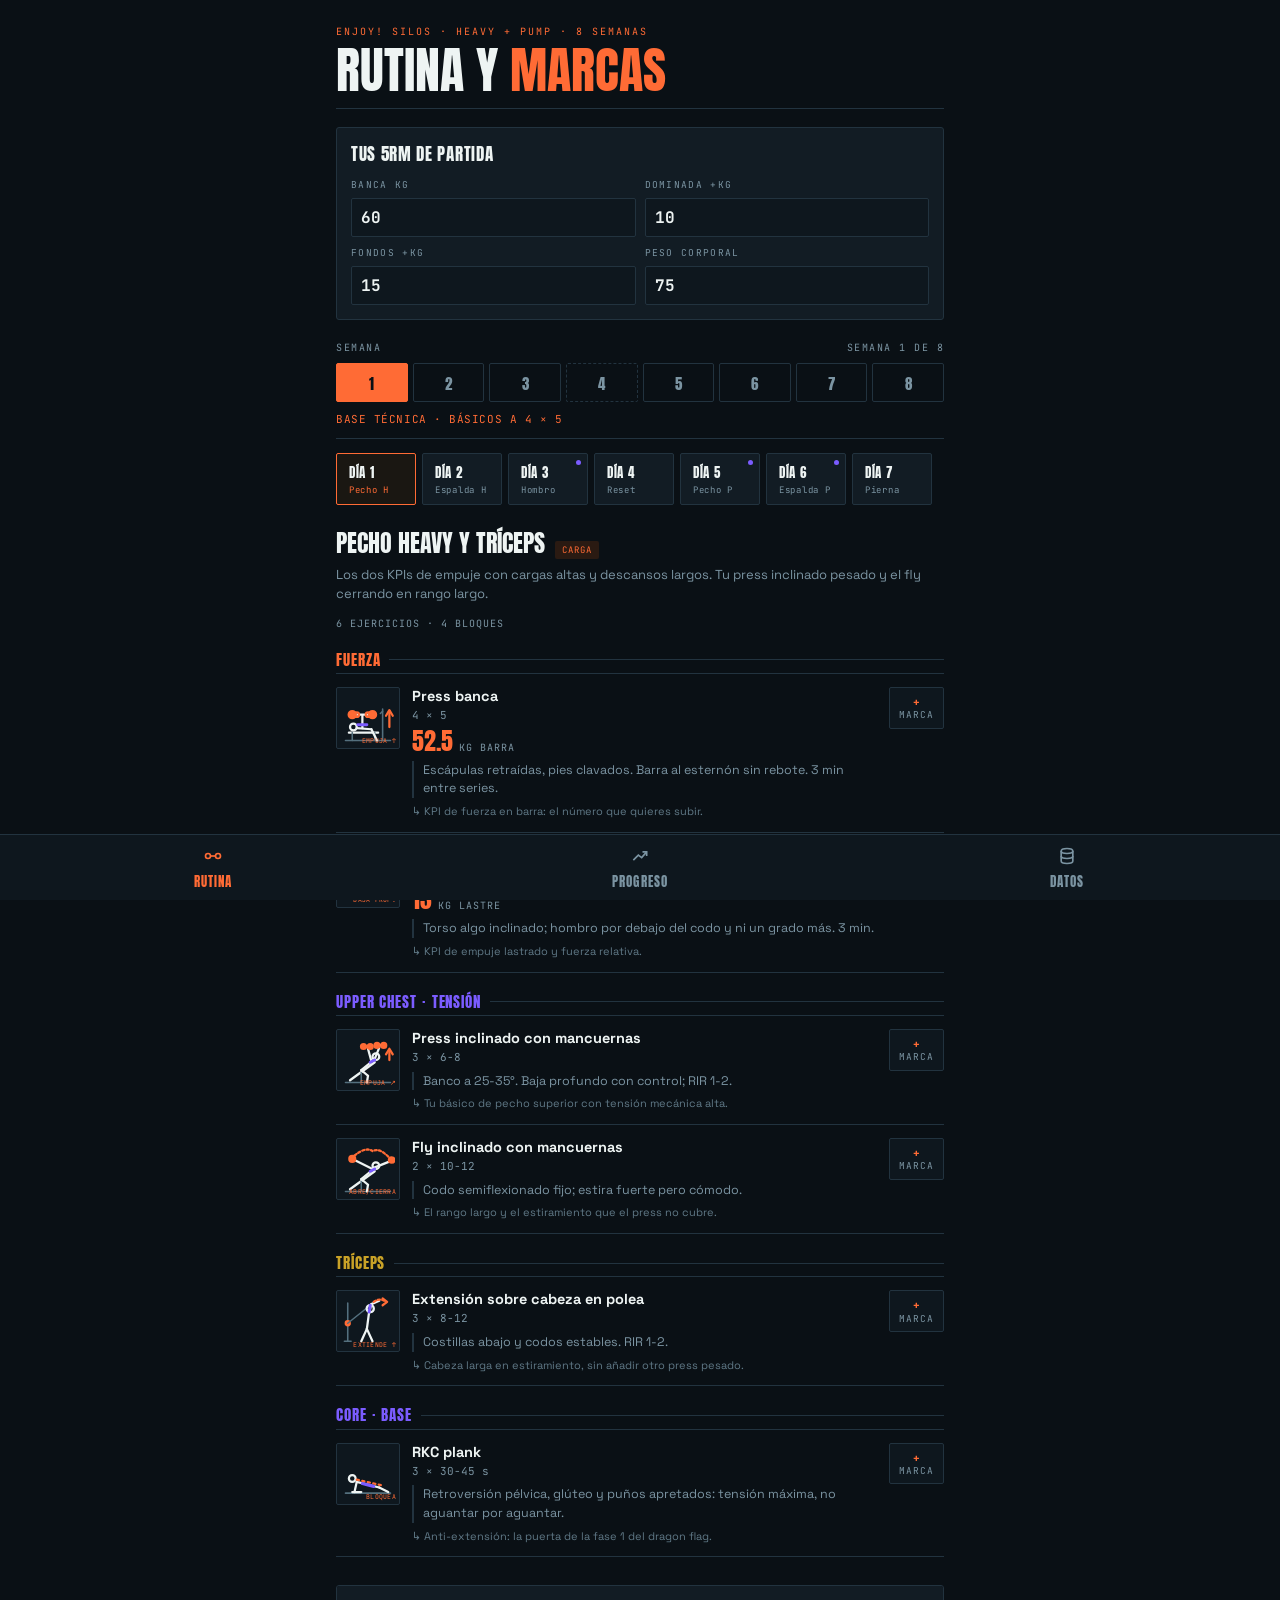
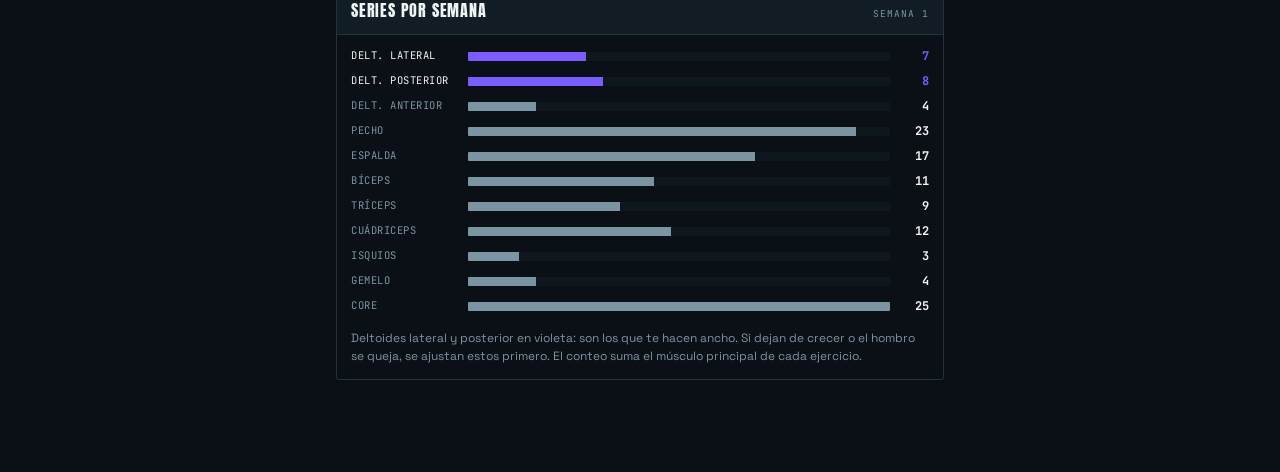
==== index.html @ 7cbc6b3e "Rutina 3.0 Heavy+Pump: iconos detallados, dragon por semana, series/semana - data.js: 7 dias nuevos " ====
<!DOCTYPE html>
<html lang="es">
<head>
<meta charset="utf-8">
<meta name="viewport" content="width=device-width, initial-scale=1, viewport-fit=cover">
<meta name="theme-color" content="#0A1015">
<meta name="mobile-web-app-capable" content="yes">
<title>Fuerza · rutina y marcas</title>
<link rel="manifest" href="./manifest.webmanifest">
<link rel="icon" type="image/png" sizes="192x192" href="./icons/icon-192.png">
<link rel="apple-touch-icon" href="./icons/icon-192.png">
<link rel="stylesheet" href="./css/styles.css">
</head>
<body>
<div class="wrap">

<!-- ============ RUTINA ============ -->
<div class="pane on" id="p-rutina">
<header>
  <p class="kicker">Enjoy! Silos · Heavy + Pump · 8 semanas</p>
  <h1>Rutina y <em>marcas</em></h1>
</header>

<section class="setup">
  <h2>Tus 5RM de partida</h2>
  <div class="fields">
    <div class="field"><p class="lbl">Banca kg</p><input id="bp" type="number" inputmode="decimal" value="60" step="2.5"></div>
    <div class="field"><p class="lbl">Dominada +kg</p><input id="pu" type="number" inputmode="decimal" value="10" step="1"></div>
    <div class="field"><p class="lbl">Fondos +kg</p><input id="dp" type="number" inputmode="decimal" value="15" step="1"></div>
    <div class="field"><p class="lbl">Peso corporal</p><input id="bw" type="number" inputmode="decimal" value="75" step="0.5"></div>
  </div>
</section>

<div class="railwrap">
  <div class="raillabel"><span>Semana</span><span id="phaseTiny"></span></div>
  <div class="rail" id="rail"></div>
  <p class="phase" id="phase"></p>
</div>
<div class="days" id="days"></div>
<div id="sesh"></div>
<section class="vol">
  <div class="vh"><h2>Series por semana</h2><span id="volwk"></span></div>
  <div class="vrows" id="vrows"></div>
  <p class="vfoot">Deltoides lateral y posterior en violeta: son los que te hacen ancho. Si dejan de crecer o el hombro se queja, se ajustan estos primero. El conteo suma el músculo principal de cada ejercicio.</p>
</section>
</div>

<!-- ============ PROGRESO ============ -->
<div class="pane" id="p-progreso">
<header>
  <p class="kicker">Evolución temporal</p>
  <h1>Pro<em>greso</em></h1>
</header>
<div class="chips" id="groups"></div>
<div class="exlist" id="exlist"></div>
<div class="chartbox"><div id="chartHost"></div><div class="legend" id="legend"></div>
 <p class="caption" id="cap"></p></div>
<div class="prtable" id="prtable"></div>
</div>

<!-- ============ DATOS ============ -->
<div class="pane" id="p-datos">
<header>
  <p class="kicker">Copia y almacenamiento</p>
  <h1>Da<em>tos</em></h1>
</header>
<div class="card">
  <h3>Almacenamiento</h3>
  <p>Estado actual del guardado en este dispositivo:</p>
  <span class="store" id="store">—</span>
</div>
<div class="card">
  <h3>Copia de seguridad</h3>
  <p>Los datos viven en el navegador. Si limpias datos de Chrome o Android reclama espacio, se pierden. Exporta de vez en cuando; al importar, se fusiona sin borrar lo que ya tengas.</p>
  <div class="tools">
    <button class="btn ghost" id="exp">Exportar JSON</button>
    <button class="btn ghost" id="imp">Importar JSON</button>
  </div>
  <input type="file" id="file" accept="application/json" style="display:none">
</div>
<div class="card" id="installCard" hidden>
  <h3>Instalar app</h3>
  <p>Instálala en la pantalla de inicio: icono propio, pantalla completa y funciona sin conexión.</p>
  <button class="btn" id="installBtn">Instalar app</button>
</div>
<p class="foot"><b style="color:var(--dim)">Cómo se calcula el gráfico.</b> Con lastre, se dibuja el 1RM estimado (Epley: kg × (1 + reps/30)) para que series pesadas y ligeras sean comparables. Sin lastre, repeticiones o segundos. Al comparar varios ejercicios, cada curva se muestra como % de mejora sobre su primera marca, para que quepan en el mismo eje.<br><br>
<b style="color:var(--dim)">Para instalarlo.</b> Chrome en Android → Menú → Añadir a pantalla de inicio.</p>
</div>

</div>

<div id="updateBar" hidden>
  <span>Hay una versión nueva disponible.</span>
  <button class="btn" id="updateBtn">Actualizar</button>
</div>

<nav>
  <button data-p="p-rutina" class="on"><svg viewBox="0 0 24 24" fill="none" stroke="#7B94A2" stroke-width="2"><circle cx="6" cy="12" r="3"/><circle cx="18" cy="12" r="3"/><line x1="9" y1="12" x2="15" y2="12"/></svg><b>Rutina</b></button>
  <button data-p="p-progreso"><svg viewBox="0 0 24 24" fill="none" stroke="#7B94A2" stroke-width="2"><polyline points="4 17 10 11 14 14 20 7"/><polyline points="15 7 20 7 20 12"/></svg><b>Progreso</b></button>
  <button data-p="p-datos"><svg viewBox="0 0 24 24" fill="none" stroke="#7B94A2" stroke-width="2"><ellipse cx="12" cy="6" rx="7" ry="3"/><path d="M5 6v12c0 1.7 3.1 3 7 3s7-1.3 7-3V6"/><path d="M5 12c0 1.7 3.1 3 7 3s7-1.3 7-3"/></svg><b>Datos</b></button>
</nav>

<script src="./js/data.js"></script>
<script src="./js/app.js"></script>
</body>
</html>
---- css/styles.css ----
/* ------- tipografías locales (offline, sin CDN) ------- */
@font-face{font-family:'Anton';font-style:normal;font-weight:400;font-display:swap;
 src:url('../fonts/anton-400.woff2') format('woff2')}
@font-face{font-family:'Space Grotesk';font-style:normal;font-weight:400;font-display:swap;
 src:url('../fonts/space-grotesk-400.woff2') format('woff2')}
@font-face{font-family:'Space Grotesk';font-style:normal;font-weight:500;font-display:swap;
 src:url('../fonts/space-grotesk-500.woff2') format('woff2')}
@font-face{font-family:'Space Grotesk';font-style:normal;font-weight:700;font-display:swap;
 src:url('../fonts/space-grotesk-700.woff2') format('woff2')}
@font-face{font-family:'JetBrains Mono';font-style:normal;font-weight:400;font-display:swap;
 src:url('../fonts/jetbrains-mono-400.woff2') format('woff2')}
@font-face{font-family:'JetBrains Mono';font-style:normal;font-weight:700;font-display:swap;
 src:url('../fonts/jetbrains-mono-700.woff2') format('woff2')}

:root{--base:#0A1015;--panel:#121C24;--panel2:#0E171E;--line:#22333F;
 --heat:#FF6B35;--water:#2FC2D6;--pump:#C9A227;--wide:#7B5CFF;--chalk:#EEF4F3;
 --dim:#7B94A2;--ok:#5FD68B;--bad:#E5484D}
*{box-sizing:border-box;-webkit-tap-highlight-color:transparent}
html,body{margin:0;padding:0}
body{background:var(--base);color:var(--chalk);font-family:"Space Grotesk",system-ui,sans-serif;
 font-size:16px;line-height:1.5;-webkit-font-smoothing:antialiased;padding-bottom:86px}
.wrap{max-width:640px;margin:0 auto;padding:0 16px}
button{font-family:inherit}
input,select{font-family:"JetBrains Mono",monospace}

/* ------- tabs inferiores ------- */
nav{position:fixed;left:0;right:0;bottom:0;z-index:50;background:var(--panel2);
 border-top:1px solid var(--line);display:flex;padding-bottom:env(safe-area-inset-bottom)}
nav button{flex:1;background:none;border:0;color:var(--dim);padding:11px 0 9px;cursor:pointer}
nav button b{display:block;font-family:"Anton",sans-serif;font-weight:400;font-size:13px;
 letter-spacing:.08em;text-transform:uppercase}
nav button svg{width:20px;height:20px;margin-bottom:2px}
nav button.on{color:var(--heat)}
nav button.on svg *{stroke:var(--heat)}

/* ------- comunes ------- */
header{padding:24px 0 16px;border-bottom:1px solid var(--line)}
.kicker{font-family:"JetBrains Mono",monospace;font-size:10px;letter-spacing:.2em;
 text-transform:uppercase;color:var(--heat);margin:0 0 9px}
h1{font-family:"Anton",sans-serif;font-weight:400;font-size:clamp(34px,10vw,50px);
 line-height:.88;margin:0;text-transform:uppercase}
h1 em{font-style:normal;color:var(--heat)}
.pane{display:none}.pane.on{display:block}
.lbl{font-family:"JetBrains Mono",monospace;font-size:9.5px;letter-spacing:.14em;
 text-transform:uppercase;color:var(--dim);margin:0 0 6px}
.btn{background:var(--heat);border:0;color:#0A1015;font-family:"Anton",sans-serif;
 font-size:15px;letter-spacing:.05em;text-transform:uppercase;padding:11px 16px 9px;
 border-radius:2px;cursor:pointer}
.btn.ghost{background:transparent;border:1px solid var(--line);color:var(--dim);font-size:13px}

/* ------- rutina ------- */
.setup{background:var(--panel);border:1px solid var(--line);border-radius:3px;padding:14px;margin:18px 0 8px}
.setup h2{font-family:"Anton",sans-serif;font-weight:400;font-size:17px;letter-spacing:.04em;
 text-transform:uppercase;margin:0 0 10px}
.fields{display:grid;grid-template-columns:1fr 1fr;gap:9px}
.field input{width:100%;background:var(--panel2);border:1px solid var(--line);color:var(--chalk);
 font-size:16px;font-weight:700;padding:8px 9px;border-radius:2px;outline:none}
.field input:focus{border-color:var(--heat)}
.railwrap{position:sticky;top:0;z-index:20;background:var(--base);padding:12px 0 10px;
 border-bottom:1px solid var(--line)}
.raillabel{display:flex;justify-content:space-between;margin:0 0 8px}
.raillabel span{font-family:"JetBrains Mono",monospace;font-size:10px;letter-spacing:.15em;
 text-transform:uppercase;color:var(--dim)}
.rail{display:flex;gap:5px}
.wk{flex:1;background:transparent;border:1px solid var(--line);color:var(--dim);
 font-family:"Anton",sans-serif;font-size:15px;padding:8px 0 6px;border-radius:2px;cursor:pointer}
.wk[data-phase="deload"]{border-style:dashed}
.wk.on{background:var(--heat);border-color:var(--heat);color:#0A1015}
.phase{font-family:"JetBrains Mono",monospace;font-size:11px;color:var(--heat);margin:9px 0 0;letter-spacing:.05em}
.days{display:flex;gap:6px;overflow-x:auto;padding:14px 0 4px;scrollbar-width:none}
.days::-webkit-scrollbar{display:none}
.day{flex:0 0 auto;background:var(--panel);border:1px solid var(--line);border-radius:2px;
 padding:9px 12px 8px;cursor:pointer;min-width:80px;text-align:left;position:relative}
.day b{display:block;font-family:"Anton",sans-serif;font-weight:400;font-size:13px;
 letter-spacing:.05em;text-transform:uppercase;color:var(--chalk)}
.day s{display:block;text-decoration:none;font-family:"JetBrains Mono",monospace;font-size:9px;
 letter-spacing:.08em;color:var(--dim);margin-top:2px}
.day.on{border-color:var(--heat);background:#1A1712}
.day.on s{color:var(--heat)}
.day.wet.on{border-color:var(--water);background:#0F1D22}
.day.wet.on s{color:var(--water)}
.day.delt::after{content:"";position:absolute;top:6px;right:6px;width:5px;height:5px;
 border-radius:50%;background:var(--wide)}
.seshhead{display:flex;align-items:baseline;gap:10px;margin:16px 0 4px;flex-wrap:wrap}
.seshhead h3{font-family:"Anton",sans-serif;font-weight:400;font-size:24px;margin:0;text-transform:uppercase}
.tag{font-family:"JetBrains Mono",monospace;font-size:9px;letter-spacing:.12em;text-transform:uppercase;
 padding:3px 7px 2px;border-radius:2px;background:#2A1A12;color:var(--heat)}
.tag.wet{background:#0F2429;color:var(--water)}
.seshnote{font-size:13px;color:var(--dim);margin:0 0 12px}
.blk{margin:18px 0 0}
.blkhead{display:flex;align-items:center;gap:9px;margin:0 0 2px}
.blkhead h4{font-family:"Anton",sans-serif;font-weight:400;font-size:15px;letter-spacing:.06em;
 text-transform:uppercase;margin:0;color:var(--heat)}
.blkhead .rule{flex:1;height:1px;background:var(--line)}
.blk[data-tone="pump"] .blkhead h4{color:var(--pump)}
.blk[data-tone="wide"] .blkhead h4{color:var(--wide)}
.blk[data-tone="wet"] .blkhead h4{color:var(--water)}
.blk[data-tone="calm"] .blkhead h4{color:var(--dim)}
.ex{border-top:1px solid var(--line);padding:13px 0 12px}
.blk .ex:last-child{border-bottom:1px solid var(--line)}
.exrow{display:flex;gap:12px;align-items:flex-start}
.dia{flex:0 0 64px;height:62px;position:relative;background:var(--panel2);border:1px solid var(--line);
 border-radius:2px;display:grid;place-items:center}
.dia svg{width:54px;height:54px}
.dia small{position:absolute;right:3px;bottom:2px;font-family:"JetBrains Mono",monospace;
 font-size:6.5px;letter-spacing:.04em;text-transform:uppercase;color:var(--heat)}
.exbody{flex:1;min-width:0}
.exname{font-weight:700;font-size:14.5px;margin:0 0 2px;line-height:1.25}
.exmeta{font-family:"JetBrains Mono",monospace;font-size:11px;color:var(--dim);margin:0}
.load{display:flex;align-items:baseline;gap:6px;margin-top:5px}
.load .kg{font-family:"Anton",sans-serif;font-size:24px;line-height:1;color:var(--heat)}
.load .u{font-family:"JetBrains Mono",monospace;font-size:10px;color:var(--dim);
 letter-spacing:.1em;text-transform:uppercase}
.cue{font-size:12.5px;color:var(--dim);margin:6px 0 0;padding-left:9px;border-left:2px solid var(--line)}
.why{font-size:11px;color:#607987;margin:5px 0 0}
.count{font-family:"JetBrains Mono",monospace;font-size:10px;color:var(--dim);
 letter-spacing:.1em;text-transform:uppercase;margin:0 0 6px}
.prbtn{flex:0 0 auto;background:var(--panel2);border:1px solid var(--line);color:var(--dim);
 font-family:"JetBrains Mono",monospace;font-size:9.5px;letter-spacing:.1em;padding:7px 9px 6px;
 border-radius:2px;cursor:pointer;text-transform:uppercase;line-height:1.3;text-align:center}
.prbtn b{display:block;color:var(--heat);font-size:11px}
.prbtn.has{border-color:#3A2A1F}
.prform{display:none;margin-top:10px;background:var(--panel2);border:1px solid var(--line);
 border-radius:2px;padding:11px}
.prform.open{display:block}
.prform .r{display:grid;grid-template-columns:1fr 1fr auto;gap:8px;align-items:end}
.prform input{width:100%;background:var(--base);border:1px solid var(--line);color:var(--chalk);
 font-size:15px;font-weight:700;padding:8px;border-radius:2px;outline:none}
.prform input:focus{border-color:var(--heat)}
.prlast{font-family:"JetBrains Mono",monospace;font-size:10.5px;color:var(--dim);margin:8px 0 0}
.prlast b{color:var(--ok)}

/* ------- series por semana ------- */
.vol{margin:28px 0 6px;border:1px solid var(--line);border-radius:3px;overflow:hidden}
.vol .vh{display:flex;justify-content:space-between;align-items:baseline;padding:12px 14px;
 background:var(--panel);border-bottom:1px solid var(--line)}
.vol .vh h2{font-family:"Anton",sans-serif;font-weight:400;font-size:16px;letter-spacing:.05em;
 text-transform:uppercase;margin:0}
.vol .vh span{font-family:"JetBrains Mono",monospace;font-size:9.5px;letter-spacing:.11em;
 text-transform:uppercase;color:var(--dim)}
.vrows{padding:12px 14px 14px}
.vrow{display:flex;align-items:center;gap:9px;margin-bottom:7px}
.vrow:last-child{margin-bottom:0}
.vname{flex:0 0 108px;font-family:"JetBrains Mono",monospace;font-size:10.5px;letter-spacing:.05em;
 color:var(--dim);text-transform:uppercase}
.vbar{flex:1;height:9px;background:var(--panel2);border-radius:1px;overflow:hidden}
.vbar i{display:block;height:100%;background:var(--dim);transition:width .3s ease}
.vrow.key .vname{color:var(--chalk)}
.vrow.key .vbar i{background:var(--wide)}
.vnum{flex:0 0 30px;text-align:right;font-family:"JetBrains Mono",monospace;font-size:12px;font-weight:700}
.vrow.key .vnum{color:var(--wide)}
.vfoot{font-size:12px;color:var(--dim);padding:0 14px 14px;margin:0}

/* ------- progreso ------- */
.chips{display:flex;gap:6px;flex-wrap:wrap;margin:14px 0 0}
.chip{background:var(--panel);border:1px solid var(--line);color:var(--dim);font-family:"JetBrains Mono",monospace;
 font-size:10.5px;letter-spacing:.06em;padding:7px 10px 6px;border-radius:2px;cursor:pointer;text-transform:uppercase}
.chip.on{border-color:var(--heat);color:var(--heat);background:#1A1712}
.exlist{margin:14px 0 0;max-height:230px;overflow-y:auto;border:1px solid var(--line);border-radius:3px}
.exitem{display:flex;align-items:center;gap:9px;padding:10px 12px;border-bottom:1px solid var(--line);cursor:pointer}
.exitem:last-child{border-bottom:0}
.exitem .box{flex:0 0 15px;height:15px;border:1.5px solid var(--line);border-radius:2px;position:relative}
.exitem.sel .box{border-color:var(--heat)}
.exitem.sel .box::after{content:"";position:absolute;inset:2.5px;background:var(--heat);border-radius:1px}
.exitem .nm{flex:1;font-size:13px;overflow:hidden;text-overflow:ellipsis;white-space:nowrap}
.exitem .dt{font-family:"JetBrains Mono",monospace;font-size:10px;color:var(--dim)}
.exitem.nodata{opacity:.42}
.chartbox{margin:16px 0 0;background:var(--panel2);border:1px solid var(--line);border-radius:3px;padding:12px 10px 8px}
svg.chart{display:block;width:100%;height:auto;overflow:visible}
.legend{display:flex;gap:12px;flex-wrap:wrap;padding:8px 4px 4px}
.legend span{font-family:"JetBrains Mono",monospace;font-size:10px;color:var(--dim);display:flex;align-items:center;gap:5px}
.legend i{width:14px;height:3px;border-radius:1px;display:inline-block}
.caption{font-family:"JetBrains Mono",monospace;font-size:10.5px;color:var(--dim);
 text-align:center;margin:6px 0 2px;min-height:15px}
.empty{text-align:center;color:var(--dim);font-size:13.5px;padding:34px 12px}
.prtable{margin:18px 0 0}
.hrow{display:flex;align-items:center;gap:10px;padding:10px 0;border-bottom:1px solid var(--line)}
.hd{font-family:"JetBrains Mono",monospace;font-size:11px;color:var(--dim);flex:0 0 56px}
.hv{font-family:"JetBrains Mono",monospace;font-size:13.5px;font-weight:700;flex:1}
.he{font-family:"JetBrains Mono",monospace;font-size:11px;color:var(--dim);text-align:right}
.prb{font-family:"JetBrains Mono",monospace;font-size:8.5px;letter-spacing:.1em;background:#2A1A12;
 color:var(--heat);padding:3px 5px 2px;border-radius:2px}
.del{background:none;border:0;color:#3E5462;font-size:16px;cursor:pointer;padding:0 2px}

/* ------- datos ------- */
.card{background:var(--panel);border:1px solid var(--line);border-radius:3px;padding:15px;margin:16px 0 0}
.card h3{font-family:"Anton",sans-serif;font-weight:400;font-size:16px;letter-spacing:.05em;
 text-transform:uppercase;margin:0 0 8px}
.card p{font-size:13px;color:var(--dim);margin:0 0 12px}
.store{font-family:"JetBrains Mono",monospace;font-size:11px;letter-spacing:.05em;color:var(--ok)}
.store.off{color:var(--bad)}
.tools{display:grid;grid-template-columns:1fr 1fr;gap:9px}
.foot{font-size:11.5px;color:#4A606D;margin:18px 0 0;line-height:1.6}

/* ------- aviso de actualización (SW) ------- */
#updateBar{position:fixed;left:12px;right:12px;bottom:calc(64px + env(safe-area-inset-bottom) + 12px);
 z-index:60;background:var(--panel);border:1px solid var(--heat);border-radius:3px;
 padding:10px 12px;display:flex;align-items:center;justify-content:space-between;gap:10px}
#updateBar[hidden]{display:none}
#updateBar span{font-size:13px;color:var(--chalk)}
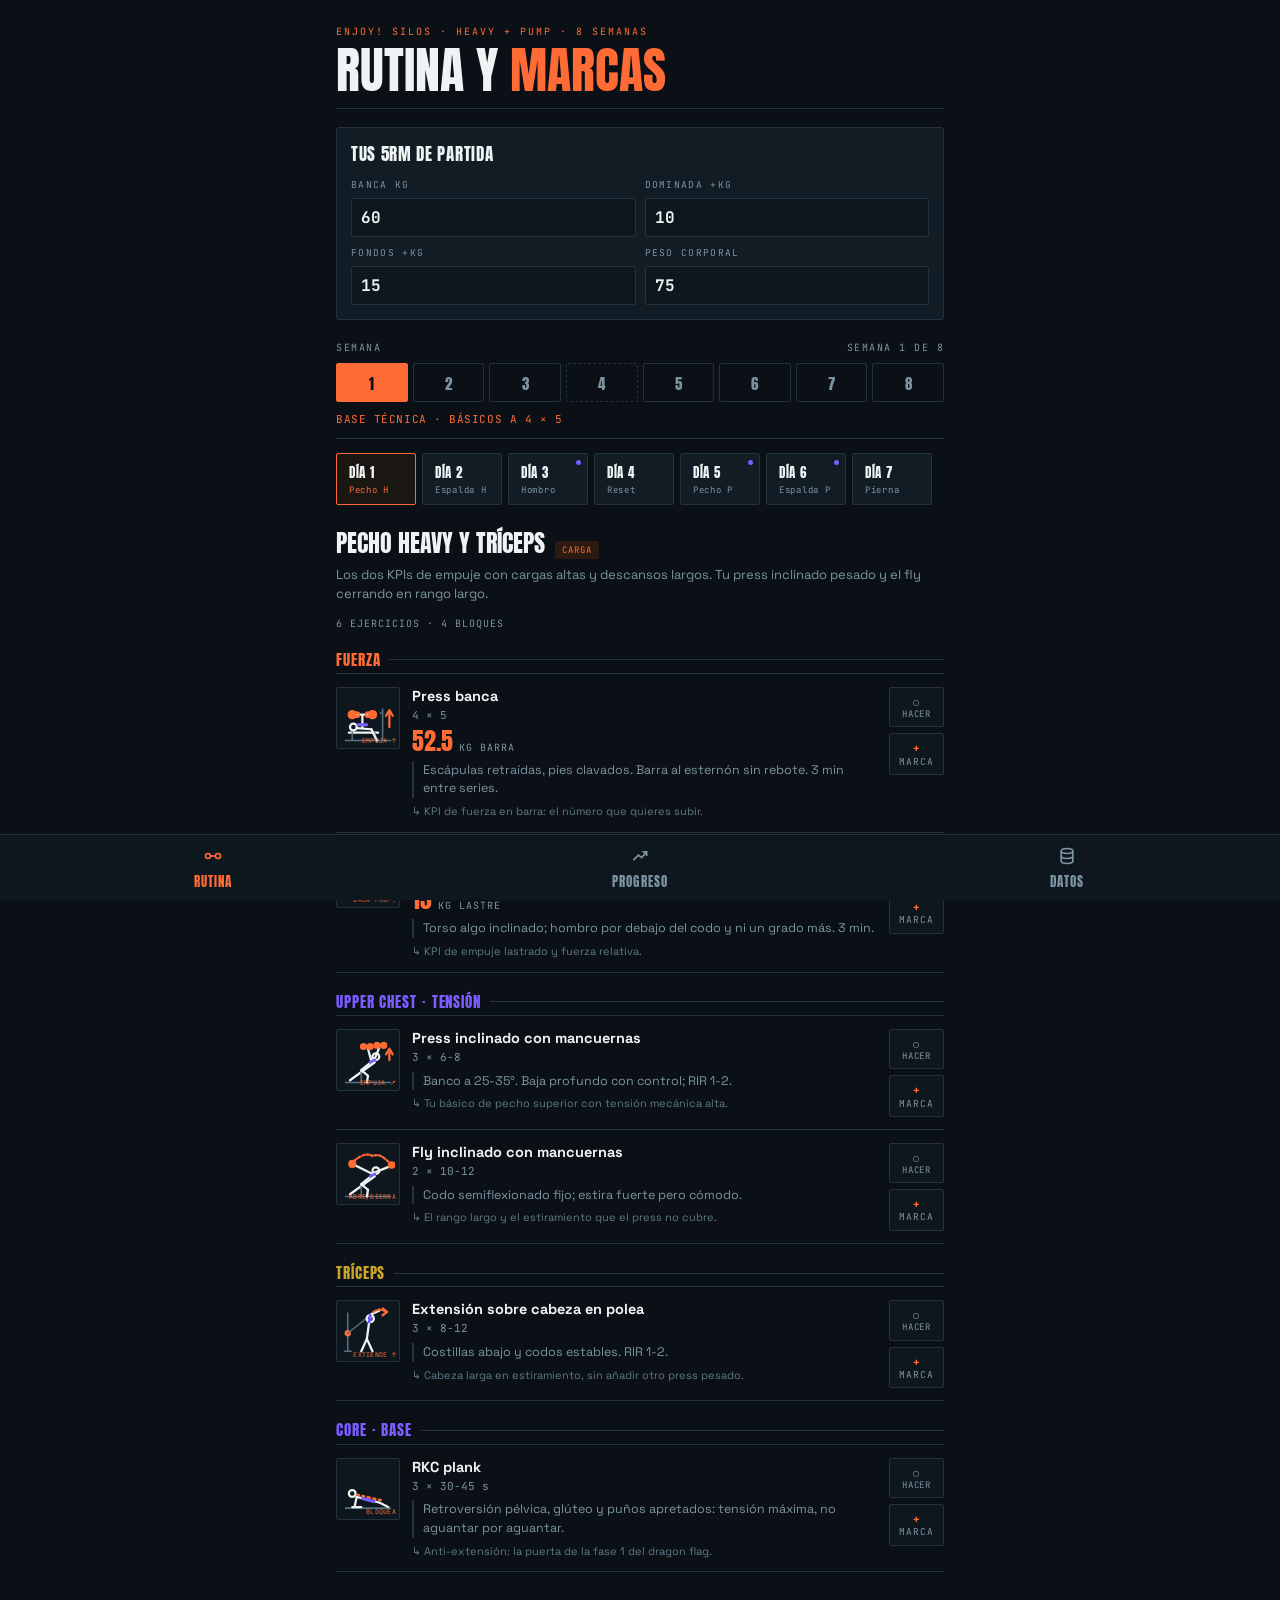
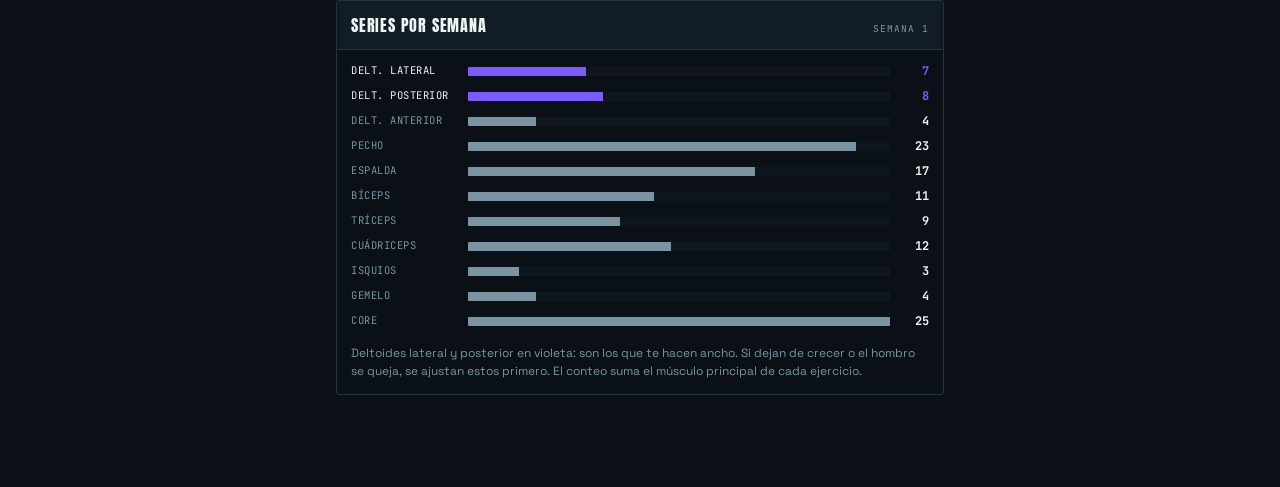
==== commit eeff7cca: "feat: track workouts and add chart modes" ====
--- a/index.html
+++ b/index.html
@@ -53,6 +53,11 @@
 </header>
 <div class="chips" id="groups"></div>
 <div class="exlist" id="exlist"></div>
+<div class="chartmodes" aria-label="Ejes del gráfico">
+  <span class="lbl">Visualizar</span>
+  <button class="chip on" id="plotKg" aria-pressed="true">KG</button>
+  <button class="chip on" id="plotReps" aria-pressed="true">REPES</button>
+</div>
 <div class="chartbox"><div id="chartHost"></div><div class="legend" id="legend"></div>
  <p class="caption" id="cap"></p></div>
 <div class="prtable" id="prtable"></div>
@@ -83,7 +88,7 @@
   <p>Instálala en la pantalla de inicio: icono propio, pantalla completa y funciona sin conexión.</p>
   <button class="btn" id="installBtn">Instalar app</button>
 </div>
-<p class="foot"><b style="color:var(--dim)">Cómo se calcula el gráfico.</b> Con lastre, se dibuja el 1RM estimado (Epley: kg × (1 + reps/30)) para que series pesadas y ligeras sean comparables. Sin lastre, repeticiones o segundos. Al comparar varios ejercicios, cada curva se muestra como % de mejora sobre su primera marca, para que quepan en el mismo eje.<br><br>
+<p class="foot"><b style="color:var(--dim)">Cómo se calcula el gráfico.</b> Activa KG y REPES para comparar el peso real con las repeticiones. Deja solo KG o solo REPES para ver esa medida a lo largo del tiempo. No se transforma el peso en 1RM estimado.<br><br>
 <b style="color:var(--dim)">Para instalarlo.</b> Chrome en Android → Menú → Añadir a pantalla de inicio.</p>
 </div>
 
--- a/css/styles.css
+++ b/css/styles.css
@@ -97,6 +97,8 @@
 .blk[data-tone="wet"] .blkhead h4{color:var(--water)}
 .blk[data-tone="calm"] .blkhead h4{color:var(--dim)}
 .ex{border-top:1px solid var(--line);padding:13px 0 12px}
+.ex.done{background:linear-gradient(90deg,rgba(95,214,139,.16),rgba(95,214,139,.035));
+ border-color:rgba(95,214,139,.55);margin:0 -8px;padding-left:8px;padding-right:8px}
 .blk .ex:last-child{border-bottom:1px solid var(--line)}
 .exrow{display:flex;gap:12px;align-items:flex-start}
 .dia{flex:0 0 64px;height:62px;position:relative;background:var(--panel2);border:1px solid var(--line);
@@ -120,6 +122,13 @@
  border-radius:2px;cursor:pointer;text-transform:uppercase;line-height:1.3;text-align:center}
 .prbtn b{display:block;color:var(--heat);font-size:11px}
 .prbtn.has{border-color:#3A2A1F}
+.exactions{flex:0 0 auto;display:flex;flex-direction:column;gap:6px}
+.donebtn{width:100%;background:var(--panel2);border:1px solid var(--line);color:var(--dim);
+ font-family:"JetBrains Mono",monospace;font-size:9px;letter-spacing:.08em;padding:7px 6px 6px;
+ border-radius:2px;cursor:pointer;text-transform:uppercase;line-height:1.25}
+.donebtn b{display:block;font-size:14px;line-height:1;color:var(--dim)}
+.donebtn.on{border-color:var(--ok);color:var(--ok);background:rgba(95,214,139,.08)}
+.donebtn.on b{color:var(--ok)}
 .prform{display:none;margin-top:10px;background:var(--panel2);border:1px solid var(--line);
  border-radius:2px;padding:11px}
 .prform.open{display:block}
@@ -165,6 +174,8 @@
 .exitem .nm{flex:1;font-size:13px;overflow:hidden;text-overflow:ellipsis;white-space:nowrap}
 .exitem .dt{font-family:"JetBrains Mono",monospace;font-size:10px;color:var(--dim)}
 .exitem.nodata{opacity:.42}
+.chartmodes{display:flex;align-items:center;gap:6px;margin:14px 0 0}
+.chartmodes .lbl{margin:0 4px 0 0}
 .chartbox{margin:16px 0 0;background:var(--panel2);border:1px solid var(--line);border-radius:3px;padding:12px 10px 8px}
 svg.chart{display:block;width:100%;height:auto;overflow:visible}
 .legend{display:flex;gap:12px;flex-wrap:wrap;padding:8px 4px 4px}
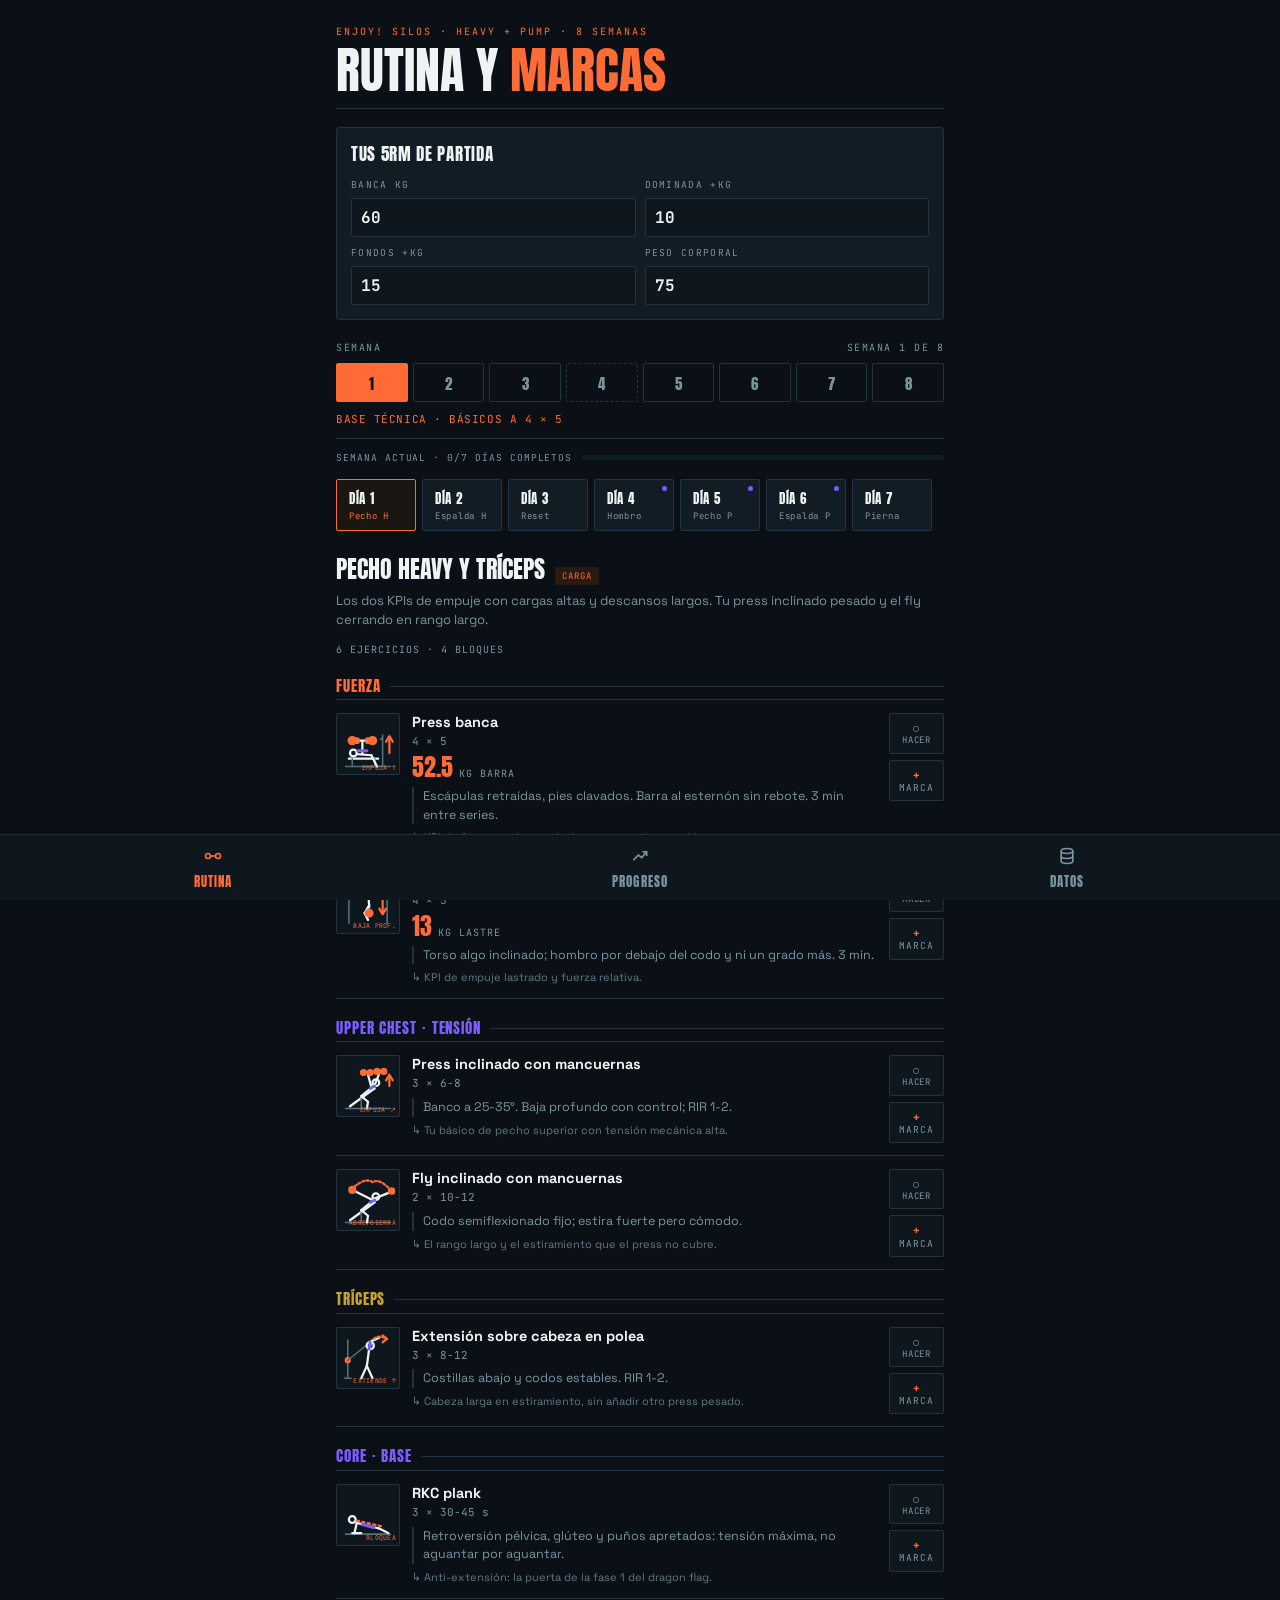
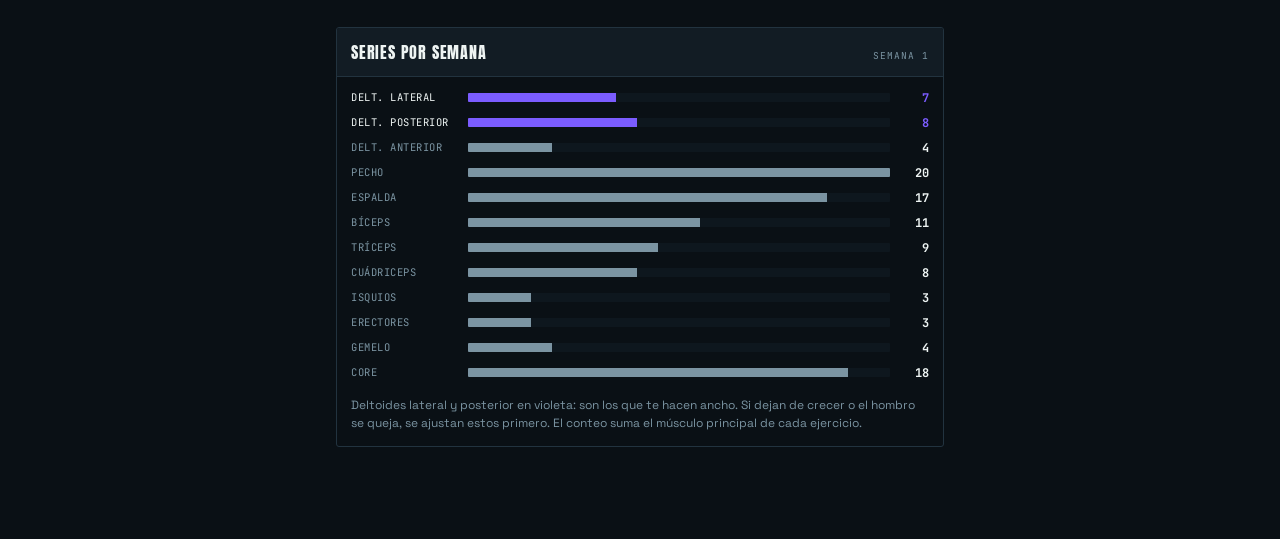
==== commit e4921fe9: "feat: add weekly workout completion tracker" ====
--- a/index.html
+++ b/index.html
@@ -35,6 +35,10 @@
   <div class="raillabel"><span>Semana</span><span id="phaseTiny"></span></div>
   <div class="rail" id="rail"></div>
   <p class="phase" id="phase"></p>
+</div>
+<div class="weekmark">
+  <span id="weekDoneText">Semana actual · 0/7 días</span>
+  <span class="weekbar"><i id="weekDoneBar"></i></span>
 </div>
 <div class="days" id="days"></div>
 <div id="sesh"></div>
--- a/css/styles.css
+++ b/css/styles.css
@@ -79,8 +79,18 @@
 .day.on s{color:var(--heat)}
 .day.wet.on{border-color:var(--water);background:#0F1D22}
 .day.wet.on s{color:var(--water)}
+.day.done,.day.on.done,.day.wet.on.done{border-color:var(--ok);background:rgba(95,214,139,.1)}
+.day.done b,.day.done s,.day.on.done s,.day.wet.on.done s{color:var(--ok)}
+.daycheck{position:absolute;top:4px;right:6px;color:var(--ok);font-family:"JetBrains Mono",monospace;
+ font-size:11px;font-weight:700}
 .day.delt::after{content:"";position:absolute;top:6px;right:6px;width:5px;height:5px;
  border-radius:50%;background:var(--wide)}
+.day.delt.done::after{display:none}
+.weekmark{display:flex;align-items:center;gap:10px;padding:12px 0 0}
+.weekmark>span:first-child{flex:0 0 auto;font-family:"JetBrains Mono",monospace;font-size:9.5px;
+ letter-spacing:.1em;text-transform:uppercase;color:var(--dim)}
+.weekbar{flex:1;height:5px;background:var(--panel);border-radius:2px;overflow:hidden}
+.weekbar i{display:block;width:0;height:100%;background:var(--ok);transition:width .25s ease}
 .seshhead{display:flex;align-items:baseline;gap:10px;margin:16px 0 4px;flex-wrap:wrap}
 .seshhead h3{font-family:"Anton",sans-serif;font-weight:400;font-size:24px;margin:0;text-transform:uppercase}
 .tag{font-family:"JetBrains Mono",monospace;font-size:9px;letter-spacing:.12em;text-transform:uppercase;
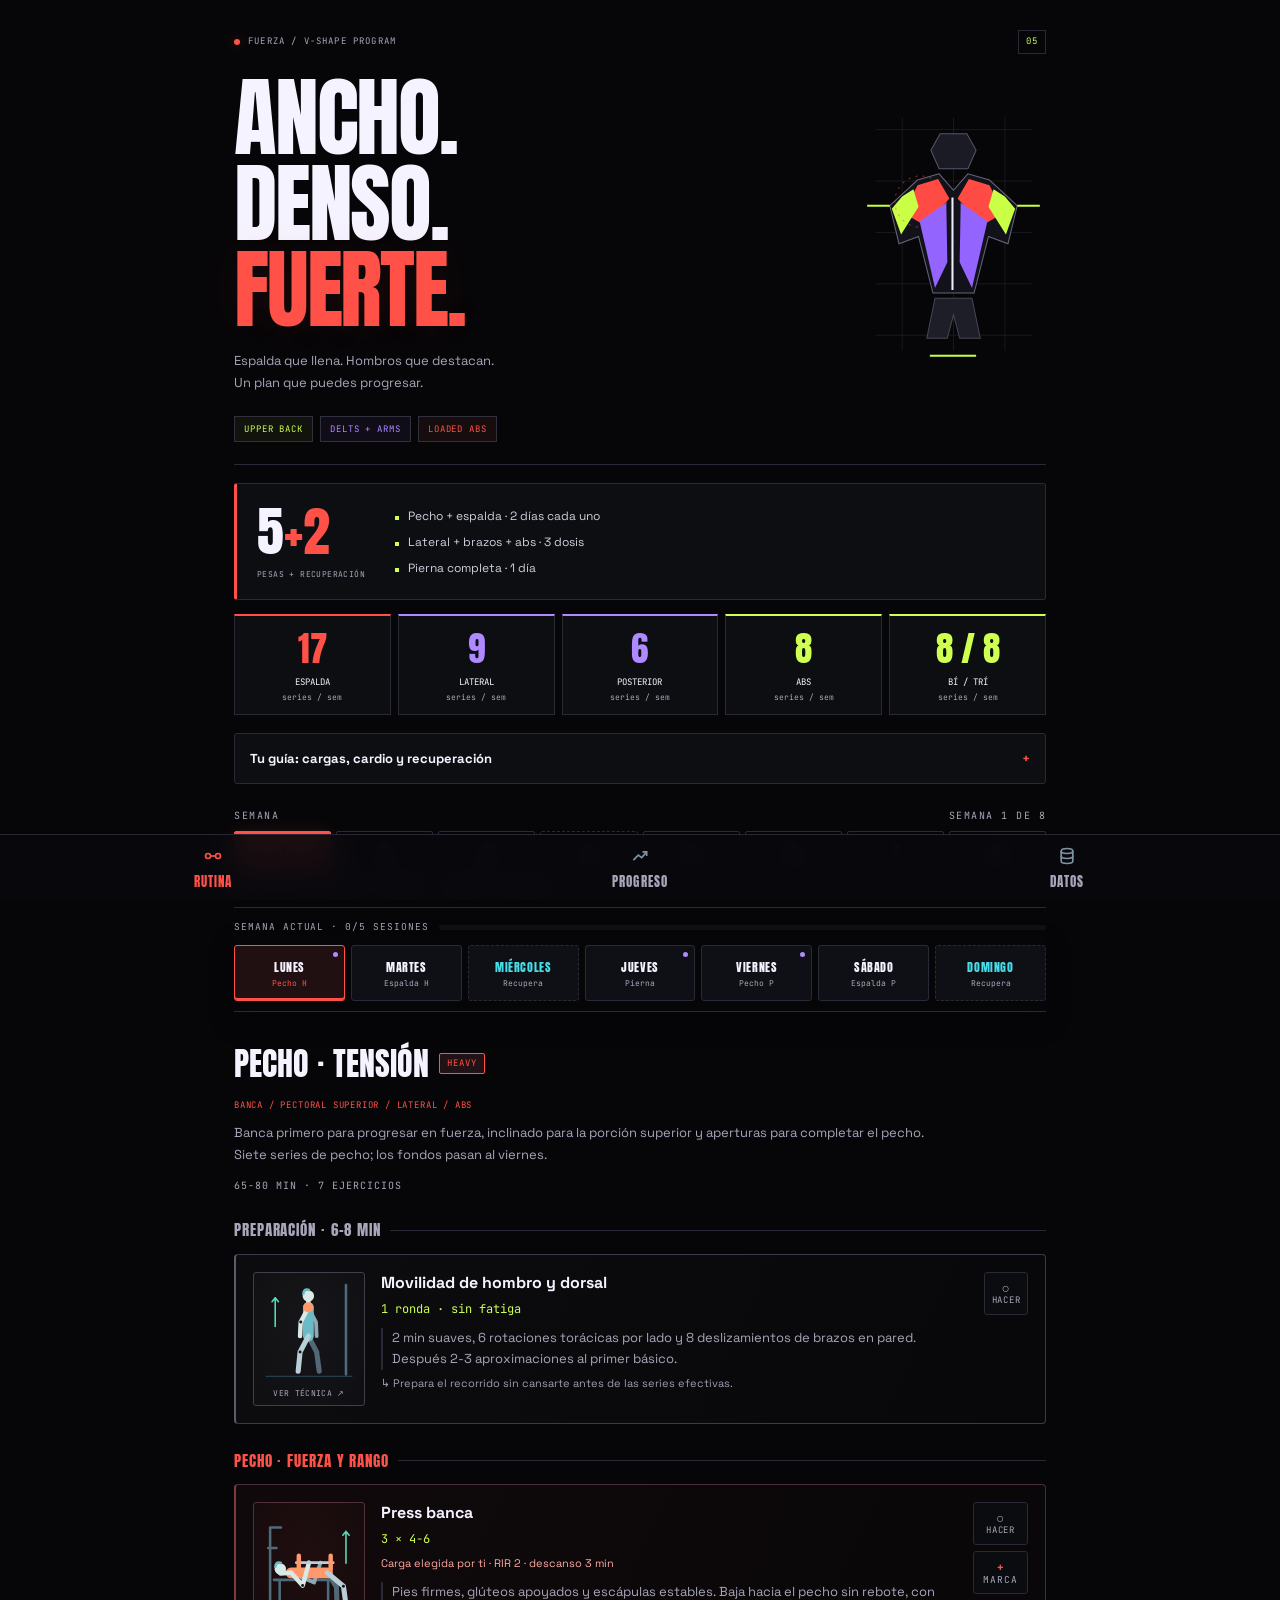
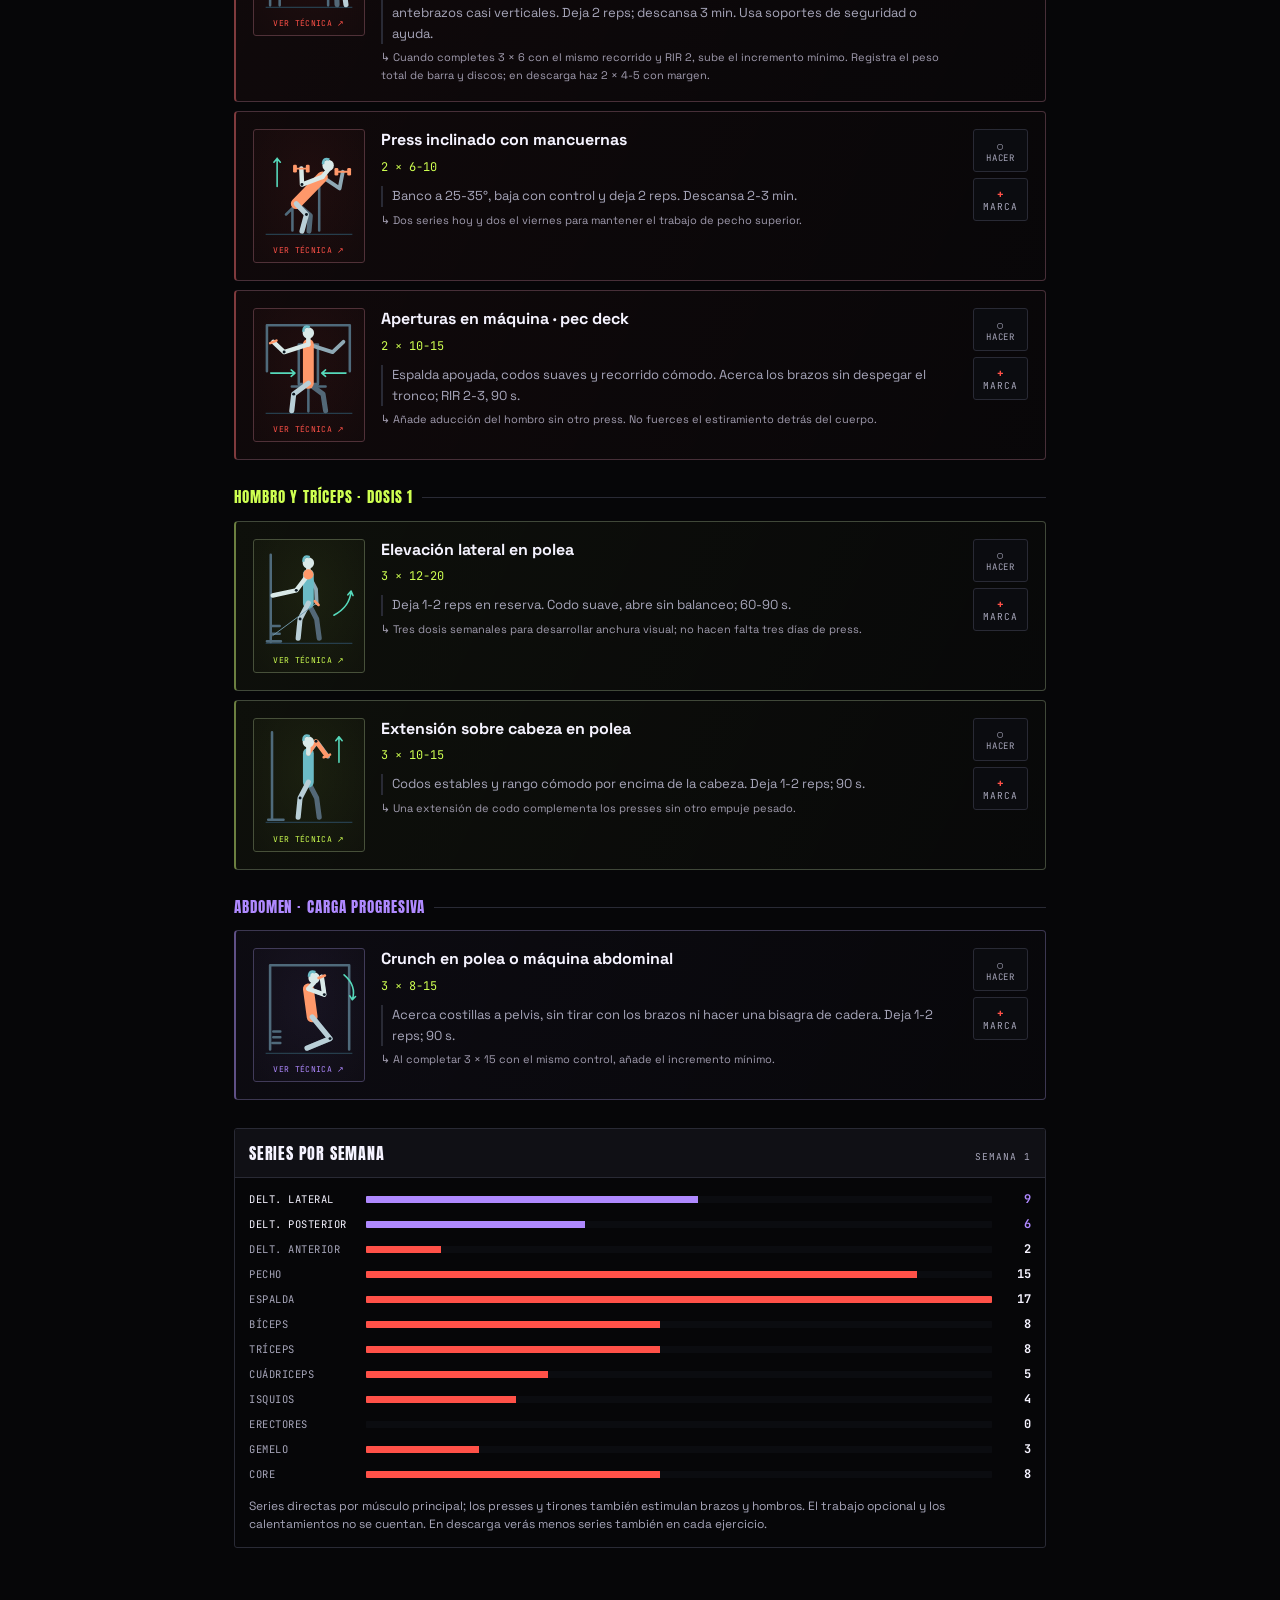
==== commit f4cde1ff: "feat: update training app and preserve history Keep historical session definitions and storage keys " ====
--- a/index.html
+++ b/index.html
@@ -3,7 +3,7 @@
 <head>
 <meta charset="utf-8">
 <meta name="viewport" content="width=device-width, initial-scale=1, viewport-fit=cover">
-<meta name="theme-color" content="#0A1015">
+<meta name="theme-color" content="#060608">
 <meta name="mobile-web-app-capable" content="yes">
 <title>Fuerza · rutina y marcas</title>
 <link rel="manifest" href="./manifest.webmanifest">
@@ -16,20 +16,28 @@
 
 <!-- ============ RUTINA ============ -->
 <div class="pane on" id="p-rutina">
-<header>
-  <p class="kicker">Enjoy! Silos · Heavy + Pump · 8 semanas</p>
-  <h1>Rutina y <em>marcas</em></h1>
+<header class="training-hero">
+  <p class="kicker"><span class="live-dot"></span> FUERZA / V-SHAPE PROGRAM <span class="edition">05</span></p>
+  <div class="hero-main"><div><h1>Ancho.<br>Denso.<br><em>Fuerte.</em></h1><p class="hero-sub">Espalda que llena. Hombros que destacan.<br>Un plan que puedes progresar.</p></div>
+   <svg class="hero-back" viewBox="0 0 180 250" aria-hidden="true" fill="none"><path d="M14 24H166M14 74H166M14 124H166M14 174H166M14 224H166M40 12V239M90 12V239M140 12V239" stroke="#24242d" stroke-width=".6"/><path d="M77 28 103 28 112 44 104 62H76L68 44Z" fill="#1a1b24" stroke="#545467"/><path d="M76 67 55 73 28 98 37 135 56 128 70 183H110L124 128 143 135 152 98 125 73 104 67 90 83Z" fill="#12121a" stroke="#656578"/><path d="M55 78 75 72 86 91 62 117 41 105Z M125 78 105 72 94 91 118 117 139 105Z" fill="#ff4b43"/><path d="M30 101 40 89 51 82 56 99 39 126Z M150 101 140 89 129 82 124 99 141 126Z" fill="#c9ff45"/><path d="M57 113 83 95 84 153 72 178Z M123 113 97 95 96 153 108 178Z" fill="#9464ff"/><path d="M89 90V180" stroke="#eeeeff" stroke-width="2"/><path d="M72 188H108L116 227H96L90 204 84 227H64Z" fill="#1e1e29" stroke="#454556"/><circle cx="58" cy="94" r="25" stroke="#ff4b43" stroke-dasharray="2 5" opacity=".55"/><path d="M6 98H28M152 98H174M67 244H112" stroke="#c9ff45" stroke-width="2"/></svg>
+  </div>
+  <div class="hero-tags"><span>UPPER BACK</span><span>DELTS + ARMS</span><span>LOADED ABS</span></div>
 </header>
 
-<section class="setup">
-  <h2>Tus 5RM de partida</h2>
-  <div class="fields">
-    <div class="field"><p class="lbl">Banca kg</p><input id="bp" type="number" inputmode="decimal" value="60" step="2.5"></div>
-    <div class="field"><p class="lbl">Dominada +kg</p><input id="pu" type="number" inputmode="decimal" value="10" step="1"></div>
-    <div class="field"><p class="lbl">Fondos +kg</p><input id="dp" type="number" inputmode="decimal" value="15" step="1"></div>
-    <div class="field"><p class="lbl">Peso corporal</p><input id="bw" type="number" inputmode="decimal" value="75" step="0.5"></div>
-  </div>
+<section class="plan-overview" aria-label="Tu nuevo programa">
+  <div class="plan-number"><b>5<span>+2</span></b><p>PESAS + RECUPERACIÓN</p></div>
+  <div class="plan-targets"><span><i></i>Pecho + espalda · 2 días cada uno</span><span><i></i>Lateral + brazos + abs · 3 dosis</span><span><i></i>Pierna completa · 1 día</span></div>
 </section>
+<section class="priority-grid" id="priorityGrid" aria-label="Series directas esta semana"></section>
+<details class="coach"><summary>Tu guía: cargas, cardio y recuperación <span>+</span></summary>
+ <div class="coach-grid">
+  <section><h3>01 / Anchura + espesor</h3><p>Dominadas y jalón: tirón vertical. Remo a una mano y sentado hacia la cadera: sesgo dorsal. Remo con barra y remo alto apoyado: espalda alta. Jalón de brazos rectos: dorsal con poca demanda de bíceps.</p><p>Lateral y posterior crean anchura visual; el inclinado desarrolla pecho superior. El entrenamiento no alarga la clavícula ósea. Una sesión de pierna es el compromiso de esta etapa de prioridad torso.</p></section>
+  <section><h3>02 / Progresar, no perseguir dolor</h3><p>RIR 2 significa que podrías hacer otras 2 repeticiones. Pesado y pump pueden producir hipertrofia. La congestión o las agujetas no miden el crecimiento.</p><p>Completa el límite superior de reps en todas las series con la misma técnica y margen antes de subir el incremento mínimo. Durante las primeras 2 semanas tras añadir ejercicios, deja 3 reps en reserva en las series nuevas; el jueves, 3-4 en los accesorios. Si bajan tus marcas durante dos sesiones o no recuperas, retira primero las series añadidas. No añadas series para provocar dolor.</p></section>
+  <section><h3>03 / Más torso, sin perseguir expansión ósea</h3><p>Pecho: 15 series, incluidas 2 de pullover con mancuerna. Lunes: banca 3, inclinado 2 y aperturas 2. Viernes: press sentado 2, inclinado 2, fondos 2 y pullover 2. La banca va primero para progresar en fuerza; la máquina permite un empuje horizontal estable. La zona central ya recibe trabajo con presses y fondos. Espalda: 17. El pullover implica pecho y dorsal; se agrupa en pecho sin contar dos veces sus series. No ensancha la caja torácica ósea. Empieza ligero y limita el recorrido al que puedas controlar.</p><p>8 series directas de abdomen en 3 días: crunch progresivo y elevación de rodillas con pelvis controlada. Cuando llegues al máximo de reps, sube ligeramente la carga o la dificultad.</p><p>La definición de abdomen y piernas depende también de la grasa corporal; no se pierde grasa de una zona por entrenarla. Mantén una pérdida lenta si necesitas bajar grasa, comida regular y proteína suficiente. Registra cintura, peso y rendimiento.</p></section>
+  <section><h3>04 / Recuperación activa</h3><p>Miércoles y domingo: caminata, movilidad, estiramientos cómodos y carga ligera opcional de muñeca y gemelo. Es trabajo general, no una rehabilitación para un tendón concreto. Si hay dolor localizado o empeora al día siguiente, omite el bloque y adapta la carga.</p><p>Cardio: 70 → 105 min programados por semana, con descarga en semana 4. Complementa gradualmente con paseos hasta acercarte a 150 min moderados. Acorta los bloques si estás agotado. La semana de pesas se completa con 5 sesiones.</p></section>
+ </div>
+ <p class="coach-sources">Bases del plan: <a href="https://acsm.org/resistance-training-guidelines-update-2026/" target="_blank" rel="noreferrer">ACSM · fuerza</a> · <a href="https://www.cdc.gov/physical-activity-basics/guidelines/adults.html" target="_blank" rel="noreferrer">CDC · actividad aeróbica</a> · <a href="https://link.springer.com/article/10.1186/s12970-017-0177-8" target="_blank" rel="noreferrer">ISSN · proteína</a></p>
+</details>
 
 <div class="railwrap">
   <div class="raillabel"><span>Semana</span><span id="phaseTiny"></span></div>
@@ -37,7 +45,7 @@
   <p class="phase" id="phase"></p>
 </div>
 <div class="weekmark">
-  <span id="weekDoneText">Semana actual · 0/7 días</span>
+  <span id="weekDoneText">Semana actual · 0/5 sesiones</span>
   <span class="weekbar"><i id="weekDoneBar"></i></span>
 </div>
 <div class="days" id="days"></div>
@@ -45,7 +53,7 @@
 <section class="vol">
   <div class="vh"><h2>Series por semana</h2><span id="volwk"></span></div>
   <div class="vrows" id="vrows"></div>
-  <p class="vfoot">Deltoides lateral y posterior en violeta: son los que te hacen ancho. Si dejan de crecer o el hombro se queja, se ajustan estos primero. El conteo suma el músculo principal de cada ejercicio.</p>
+  <p class="vfoot">Series directas por músculo principal; los presses y tirones también estimulan brazos y hombros. El trabajo opcional y los calentamientos no se cuentan. En descarga verás menos series también en cada ejercicio.</p>
 </section>
 </div>
 
@@ -55,6 +63,62 @@
   <p class="kicker">Evolución temporal</p>
   <h1>Pro<em>greso</em></h1>
 </header>
+
+<section class="weekdash" aria-labelledby="weekDashTitle">
+  <div class="sectionhead"><h2 id="weekDashTitle">Esta semana</h2><span id="weekRange">—</span></div>
+  <div class="statgrid">
+    <div class="stat"><b id="statDays">0/5</b><span>Sesiones</span></div>
+    <div class="stat"><b id="statExercises">0/0</b><span>Ejercicios</span></div>
+    <div class="stat star"><b id="statPrs">★ 0</b><span>PR nuevos</span></div>
+    <div class="stat"><b id="statStreak">0</b><span>Semanas 5/5</span></div>
+  </div>
+  <div class="weekdots" id="weekDots" aria-label="Estado de los siete días de la rutina"></div>
+</section>
+
+<section class="calendarcard" aria-labelledby="calendarTitle">
+  <div class="calhead">
+    <button class="calnav" id="calPrev" aria-label="Mes anterior">‹</button>
+    <h2 id="calendarTitle">—</h2>
+    <button class="calnav" id="calNext" aria-label="Mes siguiente">›</button>
+  </div>
+  <div class="calweek" aria-hidden="true"><span>L</span><span>M</span><span>X</span><span>J</span><span>V</span><span>S</span><span>D</span></div>
+  <div class="calgrid" id="calGrid"></div>
+  <div class="callegend">
+    <span><i class="complete"></i>Completo</span><span><i class="partial"></i>Parcial</span><span><b>★</b>PR</span>
+  </div>
+  <div class="daydetail" id="dayDetail"></div>
+</section>
+
+<section class="bodytrack" aria-labelledby="bodyTitle">
+  <div class="sectionhead"><h2 id="bodyTitle">Recomposición</h2><span>Registro semanal</span></div>
+  <div class="bodyform">
+    <div><p class="lbl">Fecha</p><input id="bodyDate" type="date"></div>
+    <div><p class="lbl">Peso kg</p><input id="bodyWeight" type="number" inputmode="decimal" step="0.1" min="0" placeholder="90.0"></div>
+    <div><p class="lbl">Cintura cm</p><input id="bodyWaist" type="number" inputmode="decimal" step="0.1" min="0" placeholder="82.0"></div>
+  </div>
+  <div class="bodyactions">
+    <button class="btn" id="saveBody">Guardar medida</button>
+    <button class="btn ghost danger" id="deleteBody" hidden>Eliminar</button>
+  </div>
+  <div class="photoline">
+    <div id="photoPreview"><span>Sin foto para esta fecha</span></div>
+    <div class="photoactions">
+      <button class="btn ghost" id="choosePhoto">Añadir foto</button>
+      <button class="textbtn danger" id="deletePhoto" hidden>Eliminar foto</button>
+    </div>
+  </div>
+  <input type="file" id="photoInput" accept="image/*" style="display:none">
+  <p class="privacy">Las fotos se comprimen y quedan guardadas únicamente en este dispositivo. Se incluyen al exportar tu copia.</p>
+  <div class="bodymodes" aria-label="Métrica corporal del gráfico">
+    <button class="chip on" id="metricWeight" aria-pressed="true">PESO</button>
+    <button class="chip" id="metricWaist" aria-pressed="false">CINTURA</button>
+  </div>
+  <div class="bodychart" id="bodyChart"></div>
+</section>
+
+<div class="progresssection">
+  <div class="sectionhead"><h2>Marcas por ejercicio</h2><span>Kg y repeticiones reales</span></div>
+</div>
 <div class="chips" id="groups"></div>
 <div class="exlist" id="exlist"></div>
 <div class="chartmodes" aria-label="Ejes del gráfico">
@@ -80,10 +144,17 @@
 </div>
 <div class="card">
   <h3>Copia de seguridad</h3>
-  <p>Los datos viven en el navegador. Si limpias datos de Chrome o Android reclama espacio, se pierden. Exporta de vez en cuando; al importar, se fusiona sin borrar lo que ya tengas.</p>
+  <p>Exporta marcas, casillas completadas, medidas y fotos. Al importar se fusiona por fecha sin borrar lo que ya tengas.</p>
   <div class="tools">
     <button class="btn ghost" id="exp">Exportar JSON</button>
     <button class="btn ghost" id="imp">Importar JSON</button>
+    <button class="btn ghost" id="viewBackup">Ver / copiar JSON</button>
+  </div>
+  <p class="foot">Para actualizar en este mismo navegador y dirección, tus datos se conservan. Si cambias de dispositivo, navegador o dirección, exporta aquí e importa la copia en la nueva app. Guarda este archivo en un lugar privado.</p>
+  <div id="backupPreview" hidden>
+    <p id="backupSummary" role="status"></p>
+    <label for="backupJson">Copia completa · selecciona y copia el texto si la descarga no funciona</label>
+    <textarea id="backupJson" readonly rows="8" spellcheck="false" style="width:100%;margin-top:10px;background:var(--panel2);color:var(--chalk);border:1px solid var(--line);padding:12px;font:11px/1.5 monospace"></textarea>
   </div>
   <input type="file" id="file" accept="application/json" style="display:none">
 </div>
@@ -103,6 +174,14 @@
   <button class="btn" id="updateBtn">Actualizar</button>
 </div>
 
+<dialog id="movementDialog" class="movement-dialog" aria-labelledby="movementTitle">
+ <form method="dialog"><button class="dialog-close" aria-label="Cerrar movimiento">×</button></form>
+ <p class="kicker">GUÍA DE MOVIMIENTO</p><h2 id="movementTitle"></h2>
+ <div id="movementFrames" class="movement-frames"></div>
+ <p id="movementCue"></p><p class="movement-legend"><i></i>Naranja: zona destacada · Verde: dirección</p>
+ <p class="movement-note">Esquema orientativo del patrón. Ajusta máquina, postura y recorrido a tu cuerpo; no fuerces una posición dolorosa.</p>
+</dialog>
+
 <nav>
   <button data-p="p-rutina" class="on"><svg viewBox="0 0 24 24" fill="none" stroke="#7B94A2" stroke-width="2"><circle cx="6" cy="12" r="3"/><circle cx="18" cy="12" r="3"/><line x1="9" y1="12" x2="15" y2="12"/></svg><b>Rutina</b></button>
   <button data-p="p-progreso"><svg viewBox="0 0 24 24" fill="none" stroke="#7B94A2" stroke-width="2"><polyline points="4 17 10 11 14 14 20 7"/><polyline points="15 7 20 7 20 12"/></svg><b>Progreso</b></button>
@@ -110,6 +189,9 @@
 </nav>
 
 <script src="./js/data.js"></script>
+<script src="./js/program-history.js"></script>
+<script src="./js/program.js"></script>
+<script src="./js/exercise-art.js"></script>
 <script src="./js/app.js"></script>
 </body>
 </html>
--- a/css/styles.css
+++ b/css/styles.css
@@ -171,6 +171,106 @@
 .vfoot{font-size:12px;color:var(--dim);padding:0 14px 14px;margin:0}
 
 /* ------- progreso ------- */
+.sectionhead{display:flex;align-items:baseline;justify-content:space-between;gap:12px}
+.sectionhead h2{font-family:"Anton",sans-serif;font-weight:400;font-size:17px;letter-spacing:.05em;
+ text-transform:uppercase;margin:0}
+.sectionhead>span{font-family:"JetBrains Mono",monospace;font-size:9px;letter-spacing:.1em;
+ text-transform:uppercase;color:var(--dim);text-align:right}
+.weekdash{margin:18px 0 0}
+.statgrid{display:grid;grid-template-columns:repeat(4,1fr);gap:7px;margin:10px 0 0}
+.stat{min-width:0;background:var(--panel);border:1px solid var(--line);border-radius:3px;padding:10px 8px 8px}
+.stat b{display:block;font-family:"Anton",sans-serif;font-weight:400;font-size:21px;line-height:1;color:var(--chalk)}
+.stat.star b{color:var(--pump)}
+.stat span{display:block;font-family:"JetBrains Mono",monospace;font-size:7.5px;letter-spacing:.08em;
+ text-transform:uppercase;color:var(--dim);margin-top:6px;white-space:nowrap;overflow:hidden;text-overflow:ellipsis}
+.weekdots{display:grid;grid-template-columns:repeat(7,1fr);gap:6px;margin:8px 0 0}
+.wdot{position:relative;background:var(--panel2);border:1px solid var(--line);border-radius:2px;
+ min-height:37px;text-align:center;padding:5px 2px 3px}
+.wdot b{display:block;font-family:"Anton",sans-serif;font-weight:400;font-size:12px;line-height:1.1;color:var(--dim)}
+.wdot span{font-family:"JetBrains Mono",monospace;font-size:7px;color:#4A606D;text-transform:uppercase}
+.wdot.done{background:rgba(95,214,139,.12);border-color:var(--ok)}
+.wdot.done b,.wdot.done span{color:var(--ok)}
+.wdot.partial{background:rgba(255,107,53,.08);border-color:#76402D}
+.wdot.partial b{color:var(--heat)}
+.wdot .mini-star{position:absolute;right:2px;top:0;color:var(--pump);font-size:8px}
+
+.calendarcard{background:var(--panel);border:1px solid var(--line);border-radius:3px;margin:18px 0 0;padding:12px}
+.calhead{display:grid;grid-template-columns:34px 1fr 34px;align-items:center;margin-bottom:10px}
+.calhead h2{font-family:"Anton",sans-serif;font-weight:400;font-size:18px;letter-spacing:.06em;
+ text-transform:uppercase;text-align:center;margin:0}
+.calnav{width:34px;height:32px;border:1px solid var(--line);background:var(--panel2);color:var(--dim);
+ border-radius:2px;font-size:24px;line-height:1;cursor:pointer}
+.calweek,.calgrid{display:grid;grid-template-columns:repeat(7,1fr);gap:5px}
+.calweek{margin-bottom:5px}
+.calweek span{font-family:"JetBrains Mono",monospace;font-size:8px;color:var(--dim);text-align:center}
+.calday{position:relative;min-width:0;aspect-ratio:1;background:var(--panel2);border:1px solid transparent;
+ color:var(--dim);border-radius:3px;cursor:pointer;padding:5px;text-align:left}
+.calday .num{font-family:"Anton",sans-serif;font-size:13px;line-height:1;color:inherit}
+.calday.blank{visibility:hidden;pointer-events:none}
+.calday.future{opacity:.4}
+.calday.partial{background:rgba(255,107,53,.12);border-color:#76402D;color:var(--heat)}
+.calday.complete{background:rgba(95,214,139,.16);border-color:var(--ok);color:var(--ok)}
+.calday.today{box-shadow:inset 0 0 0 1px var(--water)}
+.calday.selected{outline:2px solid var(--chalk);outline-offset:1px}
+.calday .stars{position:absolute;right:4px;bottom:2px;font-family:"JetBrains Mono",monospace;
+ font-size:9px;font-weight:700;color:var(--pump)}
+.calday .measure{position:absolute;left:5px;bottom:4px;width:4px;height:4px;border-radius:50%;background:var(--wide)}
+.callegend{display:flex;align-items:center;justify-content:center;gap:14px;margin-top:10px}
+.callegend span{display:flex;align-items:center;gap:5px;font-family:"JetBrains Mono",monospace;
+ font-size:8px;text-transform:uppercase;color:var(--dim)}
+.callegend i{width:8px;height:8px;border-radius:2px;background:var(--panel2);border:1px solid var(--line)}
+.callegend i.complete{background:rgba(95,214,139,.2);border-color:var(--ok)}
+.callegend i.partial{background:rgba(255,107,53,.15);border-color:var(--heat)}
+.callegend b{color:var(--pump);font-size:11px}
+.daydetail{margin:12px -12px -12px;border-top:1px solid var(--line);padding:12px;background:var(--panel2)}
+.detailhead{display:flex;align-items:flex-start;justify-content:space-between;gap:10px}
+.detailhead h3{font-family:"Anton",sans-serif;font-weight:400;font-size:16px;letter-spacing:.04em;
+ text-transform:uppercase;margin:0}
+.detailhead span{font-family:"JetBrains Mono",monospace;font-size:9px;color:var(--dim);text-align:right}
+.detailsession{margin-top:11px;padding-top:10px;border-top:1px solid var(--line)}
+.detailtitle{display:flex;align-items:baseline;justify-content:space-between;gap:8px}
+.detailtitle b{font-size:12px;color:var(--chalk)}
+.detailtitle span{font-family:"JetBrains Mono",monospace;font-size:9px;color:var(--dim)}
+.detailtitle .ok{color:var(--ok)}
+.detailchecks{display:flex;flex-wrap:wrap;gap:5px;margin-top:7px}
+.detailchecks span{font-size:9px;color:var(--dim);border:1px solid var(--line);border-radius:2px;padding:3px 5px}
+.detailchecks span.done{color:var(--ok);border-color:#315843;background:rgba(95,214,139,.06)}
+.detailprs{margin-top:10px}
+.detailpr{display:flex;gap:8px;align-items:center;padding:7px 0;border-top:1px solid var(--line);font-size:11px}
+.detailpr>span:first-child{color:var(--pump)}
+.detailpr b{flex:1;font-size:11px}
+.detailpr em{font-family:"JetBrains Mono",monospace;font-size:9px;color:var(--dim);font-style:normal}
+.detailbody{display:flex;gap:8px;margin-top:10px}
+.detailbody span{font-family:"JetBrains Mono",monospace;font-size:9px;color:var(--wide);
+ border:1px solid #3E3475;background:rgba(123,92,255,.08);padding:4px 6px;border-radius:2px}
+.detailphoto{margin-top:10px}
+.detailphoto img{display:block;width:100%;max-height:260px;object-fit:cover;border-radius:3px;border:1px solid var(--line)}
+.detailphoto .textbtn{margin-top:6px}
+.detail-empty{font-size:12px;color:var(--dim);text-align:center;margin:8px 0}
+
+.bodytrack{background:var(--panel);border:1px solid var(--line);border-radius:3px;margin:18px 0 0;padding:13px}
+.bodyform{display:grid;grid-template-columns:1.2fr .8fr .8fr;gap:8px;margin-top:11px}
+.bodyform input{width:100%;min-width:0;background:var(--panel2);border:1px solid var(--line);color:var(--chalk);
+ font-family:"JetBrains Mono",monospace;font-size:13px;padding:9px 8px;border-radius:2px;outline:none}
+.bodyform input:focus{border-color:var(--wide)}
+.bodyactions{display:flex;gap:8px;margin-top:9px}
+.bodyactions .btn{font-size:12px;padding:9px 12px 7px}
+.danger{color:var(--bad)!important;border-color:#603039!important}
+.photoline{display:flex;gap:12px;align-items:center;border-top:1px solid var(--line);margin-top:12px;padding-top:12px}
+#photoPreview{width:74px;height:88px;flex:0 0 74px;background:var(--panel2);border:1px dashed var(--line);
+ border-radius:3px;display:grid;place-items:center;overflow:hidden}
+#photoPreview span{font-family:"JetBrains Mono",monospace;font-size:7px;line-height:1.4;color:var(--dim);
+ text-align:center;padding:6px;text-transform:uppercase}
+#photoPreview img{width:100%;height:100%;object-fit:cover}
+.photoactions{display:flex;align-items:flex-start;flex-direction:column;gap:7px}
+.photoactions .btn{font-size:11px;padding:8px 10px 6px}
+.textbtn{background:none;border:0;padding:0;color:var(--dim);font-family:"JetBrains Mono",monospace;
+ font-size:9px;text-transform:uppercase;cursor:pointer}
+.privacy{font-size:10px;color:#526975;margin:9px 0 0;line-height:1.5}
+.bodymodes{display:flex;gap:6px;margin-top:12px}
+.bodychart{margin-top:8px;background:var(--panel2);border:1px solid var(--line);border-radius:3px;padding:8px}
+.bodychart .empty{padding:20px 10px;margin:0}
+.progresssection{margin-top:24px;padding-top:18px;border-top:1px solid var(--line)}
 .chips{display:flex;gap:6px;flex-wrap:wrap;margin:14px 0 0}
 .chip{background:var(--panel);border:1px solid var(--line);color:var(--dim);font-family:"JetBrains Mono",monospace;
  font-size:10.5px;letter-spacing:.06em;padding:7px 10px 6px;border-radius:2px;cursor:pointer;text-transform:uppercase}
@@ -213,9 +313,113 @@
 .tools{display:grid;grid-template-columns:1fr 1fr;gap:9px}
 .foot{font-size:11.5px;color:#4A606D;margin:18px 0 0;line-height:1.6}
 
+@media(max-width:430px){
+ .statgrid{grid-template-columns:1fr 1fr}
+ .stat span{font-size:8px}
+ .bodyform{grid-template-columns:1fr 1fr}
+ .bodyform>div:first-child{grid-column:1/-1}
+ .calgrid,.calweek{gap:4px}
+ .calday{padding:4px}
+}
+
 /* ------- aviso de actualización (SW) ------- */
 #updateBar{position:fixed;left:12px;right:12px;bottom:calc(64px + env(safe-area-inset-bottom) + 12px);
  z-index:60;background:var(--panel);border:1px solid var(--heat);border-radius:3px;
  padding:10px 12px;display:flex;align-items:center;justify-content:space-between;gap:10px}
 #updateBar[hidden]{display:none}
 #updateBar span{font-size:13px;color:var(--chalk)}
+
+/* ------- V-shape · obsidian + signal colors ------- */
+:root{--base:#060608;--panel:#0F1015;--panel2:#0B0C10;--line:#292A35;--heat:#FF5148;--water:#48DDE8;--pump:#CEFF51;--wide:#AF89FF;--chalk:#F5F3FF;--dim:#A7A6BA;--ok:#CEFF51}
+body{background:var(--base)}
+.wrap{max-width:860px;padding:0 24px}
+header{padding:30px 0 22px}
+.training-hero{position:relative;border-bottom:1px solid var(--line)}
+.training-hero .kicker{display:flex;align-items:center;gap:8px;color:var(--dim);font-size:9px;letter-spacing:.13em}
+.live-dot{width:6px;height:6px;background:var(--heat);box-shadow:0 0 12px #FF514866;border-radius:50%}
+.edition{margin-left:auto;border:1px solid var(--line);padding:4px 7px;color:var(--pump)}
+.hero-main{display:grid;grid-template-columns:1fr 185px;gap:24px;align-items:center;margin-top:20px}
+.training-hero h1{font-size:clamp(55px,13vw,88px);line-height:.98;letter-spacing:-.025em}
+.training-hero h1 em{color:var(--heat);text-shadow:0 0 40px #ff514817}
+.hero-sub{margin:18px 0 0;color:var(--dim);font-size:13px;line-height:1.7}
+.hero-back{width:100%;max-height:290px}
+.hero-tags{display:flex;gap:7px;margin-top:22px;flex-wrap:wrap}
+.hero-tags span{font:9px 'JetBrains Mono',monospace;letter-spacing:.1em;border:1px solid #30313D;padding:6px 9px;color:var(--pump);background:#11130C}
+.hero-tags span:nth-child(2){color:var(--wide);background:#100D18}
+.hero-tags span:nth-child(3){color:var(--heat);background:#170D0E}
+.plan-overview{display:flex;align-items:center;gap:30px;padding:20px;margin:18px 0 12px;border:1px solid var(--line);border-left:3px solid var(--heat);background:#0D0E12;border-radius:3px}
+.plan-number b{font-family:Anton,sans-serif;font-weight:400;font-size:54px;line-height:1;color:var(--chalk)}
+.plan-number b span{color:var(--heat)}
+.plan-number p{font:8px 'JetBrains Mono',monospace;letter-spacing:.05em;color:var(--dim);margin:8px 0 0}
+.plan-targets{display:grid;gap:8px;font-size:12px;color:#D0CEDC}
+.plan-targets i{display:inline-block;width:4px;height:4px;background:var(--pump);margin-right:9px}
+.priority-grid{display:grid;grid-template-columns:repeat(5,minmax(0,1fr));gap:7px;margin:14px 0 18px}
+.priority{min-width:0;padding:14px 5px 12px;text-align:center;border:1px solid #292A35;background:#0D0E12;border-top:2px solid var(--heat)}
+.priority b{display:block;font:35px/1.1 Anton,sans-serif;font-weight:400;color:var(--heat)}
+.priority span{display:block;font:9px 'JetBrains Mono',monospace;text-transform:uppercase;margin-top:7px;color:var(--chalk)}
+.priority small{font:8px 'JetBrains Mono',monospace;color:var(--dim);display:block;margin-top:4px}
+.priority[data-muscle="dl"],.priority[data-muscle="dpo"]{border-top-color:var(--wide)}
+.priority[data-muscle="dl"] b,.priority[data-muscle="dpo"] b{color:var(--wide)}
+.priority[data-muscle="core"],.priority[data-muscle="bi"]{border-top-color:var(--pump)}
+.priority[data-muscle="core"] b,.priority[data-muscle="bi"] b{color:var(--pump)}
+.coach{border:1px solid var(--line);background:#0D0E12;margin-bottom:12px;border-radius:3px}
+.coach summary{cursor:pointer;padding:15px;font-size:13px;font-weight:700;list-style:none;display:flex;justify-content:space-between;gap:12px}
+.coach summary span{color:var(--heat)}
+.coach-grid{display:grid;grid-template-columns:1fr 1fr;gap:20px;padding:0 18px 12px}
+.coach h3{font-size:13px;color:var(--pump);margin:4px 0 8px}.coach p{font-size:12px;color:var(--dim);line-height:1.7}
+.coach-sources{padding:0 18px 12px}.coach a{color:var(--water);text-underline-offset:3px}
+.days{display:grid;grid-template-columns:repeat(7,minmax(0,1fr));gap:6px;
+ position:sticky;top:0;z-index:30;background:var(--base);
+ padding:calc(10px + env(safe-area-inset-top)) 0 10px;
+ border-bottom:1px solid var(--line);box-shadow:0 10px 18px #060608e6}
+.day{min-width:0;padding:12px 5px;border-radius:3px;text-align:center}.day b{font-size:12px}.day s{font-size:8px;letter-spacing:0}
+.day.on{border-color:var(--heat);background:#211012;box-shadow:inset 0 -2px var(--heat)}
+.day.wet{border-style:dashed}.day.wet b{color:var(--water)}.day.wet.on{background:#071A1C}
+.day.done,.day.on.done{background:#141D0E;border-color:var(--ok)}
+.wk{border-radius:2px}.wk.on{box-shadow:0 0 18px #ff514820}.railwrap{position:static}.phase{line-height:1.8;font-size:10px}
+#sesh{--session:var(--heat)}#sesh[data-tone="pump"]{--session:var(--wide)}#sesh[data-tone="build"]{--session:var(--pump)}#sesh[data-tone="recovery"]{--session:var(--water)}
+.seshhead{margin-top:28px;align-items:center}.seshhead h3{font-size:clamp(23px,5vw,32px)}
+.tag{background:#211215;color:var(--session,var(--heat));border:1px solid currentColor;border-radius:2px}
+.session-focus{font:9px/1.8 'JetBrains Mono',monospace;letter-spacing:.09em;color:var(--session);margin:9px 0}
+.seshnote{max-width:710px;font-size:13px;line-height:1.7;color:var(--dim)}
+.blk{margin-top:26px;--block-accent:var(--heat)}
+.blk[data-tone="pump"]{--block-accent:var(--pump)}
+.blk[data-tone="wide"]{--block-accent:var(--wide)}
+.blk[data-tone="wet"]{--block-accent:var(--water)}
+.blk[data-tone="calm"]{--block-accent:var(--dim)}
+.blkhead{margin-bottom:12px}.blkhead h4{font-size:15px}
+.blk[data-tone="pump"] .blkhead h4{color:var(--pump)}.blk[data-tone="wide"] .blkhead h4{color:var(--wide)}
+.ex{background:linear-gradient(115deg,color-mix(in srgb,var(--block-accent) 4%,transparent),color-mix(in srgb,var(--block-accent) 1%,transparent));border:1px solid;border-radius:4px;padding:17px;margin:9px 0;border-left-width:2px}
+.blk .ex,.blk .ex:last-child{border-color:color-mix(in srgb,var(--block-accent) 14%,#292A35);border-left-color:color-mix(in srgb,var(--block-accent) 40%,#292A35)}
+.ex.done{margin:9px 0;padding:17px;background:linear-gradient(115deg,color-mix(in srgb,var(--block-accent) 18%,#0E0F14),color-mix(in srgb,var(--block-accent) 7%,#0E0F14));box-shadow:0 0 16px color-mix(in srgb,var(--block-accent) 8%,transparent)}
+.blk .ex.done{border-color:color-mix(in srgb,var(--block-accent) 45%,#292A35);border-left-color:var(--block-accent)}
+.exrow{gap:16px}.exname{font-size:16px;line-height:1.4;margin-bottom:6px}
+.exmeta{color:var(--pump);font-size:12px}.cue{font-size:13px;line-height:1.6;margin-top:10px}.why{font-size:11px;color:#A19CAF;line-height:1.6}
+.dia{flex:0 0 112px;width:112px;height:134px;border-radius:3px;background:radial-gradient(ellipse at 50% 40%,color-mix(in srgb,var(--block-accent) 7%,transparent),color-mix(in srgb,var(--block-accent) 2%,transparent));padding:4px 4px 19px;cursor:pointer;color:var(--dim);overflow:hidden;border-color:color-mix(in srgb,var(--block-accent) 18%,#292A35)}
+.ex.done .dia{background:radial-gradient(ellipse at 50% 40%,color-mix(in srgb,var(--block-accent) 23%,#14141C),color-mix(in srgb,var(--block-accent) 7%,#0B0B11));border-color:color-mix(in srgb,var(--block-accent) 60%,#292A35)}
+.dia svg{width:100%;height:108px}.dia small{font-size:8px;bottom:7px;right:0;width:100%;text-align:center;color:var(--block-accent)}
+.dia:hover{border-color:var(--block-accent)}.dia:focus-visible{outline:2px solid var(--block-accent);outline-offset:3px}button:focus-visible,summary:focus-visible{outline:2px solid var(--pump);outline-offset:3px}
+.strength-hint{font-size:11px;color:#FFAAA2;margin:7px 0}
+.exactions{flex:0 0 44px}.donebtn,.prbtn{min-height:43px;border-radius:3px}
+.movement-dialog{width:min(680px,94vw);max-height:90dvh;overflow:auto;background:#0C0C11;color:var(--chalk);border:1px solid #4A405E;border-radius:6px;padding:26px}
+.movement-dialog::backdrop{background:#020204eb;backdrop-filter:blur(5px)}
+.movement-dialog h2{font:28px/1.2 Anton,sans-serif;font-weight:400;text-transform:uppercase;margin:12px 35px 20px 0}
+.dialog-close{float:right;color:var(--chalk);background:#21202C;border:1px solid #484556;border-radius:3px;width:35px;height:35px;font-size:25px;cursor:pointer}
+.movement-frames{display:grid;grid-template-columns:1fr 1fr;gap:13px}.movement-frames figure{margin:0;background:#14141E;border:1px solid #32303F;border-radius:3px;padding:15px}
+.movement-frames svg{width:100%;max-height:260px}.movement-frames figcaption{font-size:12px;color:#C5BED5}.movement-frames figcaption b{color:var(--pump);display:block;margin-bottom:4px;font-family:'JetBrains Mono',monospace}
+#movementCue{font-size:14px;line-height:1.7}.movement-legend,.movement-note{font-size:11px;color:var(--dim)}.movement-legend{color:#FFAAA2}
+.vol{border-radius:3px}.stat{border-radius:3px}.vol .vh{background:#101015}
+.vbar{height:7px}.vbar i{background:var(--heat)}.vrow.key .vbar i{background:var(--wide)}
+nav{background:#09090Dee;backdrop-filter:blur(14px);border-top-color:#2B2533}nav button.on{color:var(--heat)}
+@media(max-width:560px){
+ .wrap{padding:0 13px}.hero-main{grid-template-columns:minmax(0,1fr) 118px;gap:12px}.training-hero .kicker{font-size:8px}.hero-sub{font-size:11px}
+ .plan-overview{padding:16px;gap:20px}.plan-number b{font-size:47px}.plan-targets{font-size:10px}.plan-number p{font-size:7px}
+ .priority-grid{gap:5px}.priority{padding:11px 2px}.priority b{font-size:29px}.priority span{font-size:8px}.priority small{font-size:6.5px}
+ .coach-grid{grid-template-columns:1fr}.day{padding:10px 2px}.day b{font-size:10px}.day s{font-size:7px}
+ .ex,.ex.done{padding:12px}.exrow{display:grid;grid-template-columns:82px minmax(0,1fr);gap:12px}.dia{width:82px;height:103px}.dia svg{height:80px}.dia small{font-size:6.5px}
+ .exname{font-size:14px}.exmeta{font-size:11px}.cue{font-size:12px}.exactions{grid-column:2;display:flex;gap:8px}.donebtn,.prbtn{width:auto;min-width:70px;display:flex;align-items:center;justify-content:center;gap:7px}
+ .movement-dialog{padding:18px}.movement-frames{gap:8px}.movement-frames figure{padding:8px}.movement-dialog h2{font-size:23px}
+ .weekmark>span:first-child{font-size:8px}
+}
+@media(max-width:360px){.hero-main{grid-template-columns:minmax(0,1fr) 95px}.training-hero h1{font-size:51px}.plan-overview{gap:13px}.plan-targets{font-size:9px}.priority b{font-size:25px}}
+@media(prefers-reduced-motion:reduce){*{scroll-behavior:auto!important;transition:none!important}}
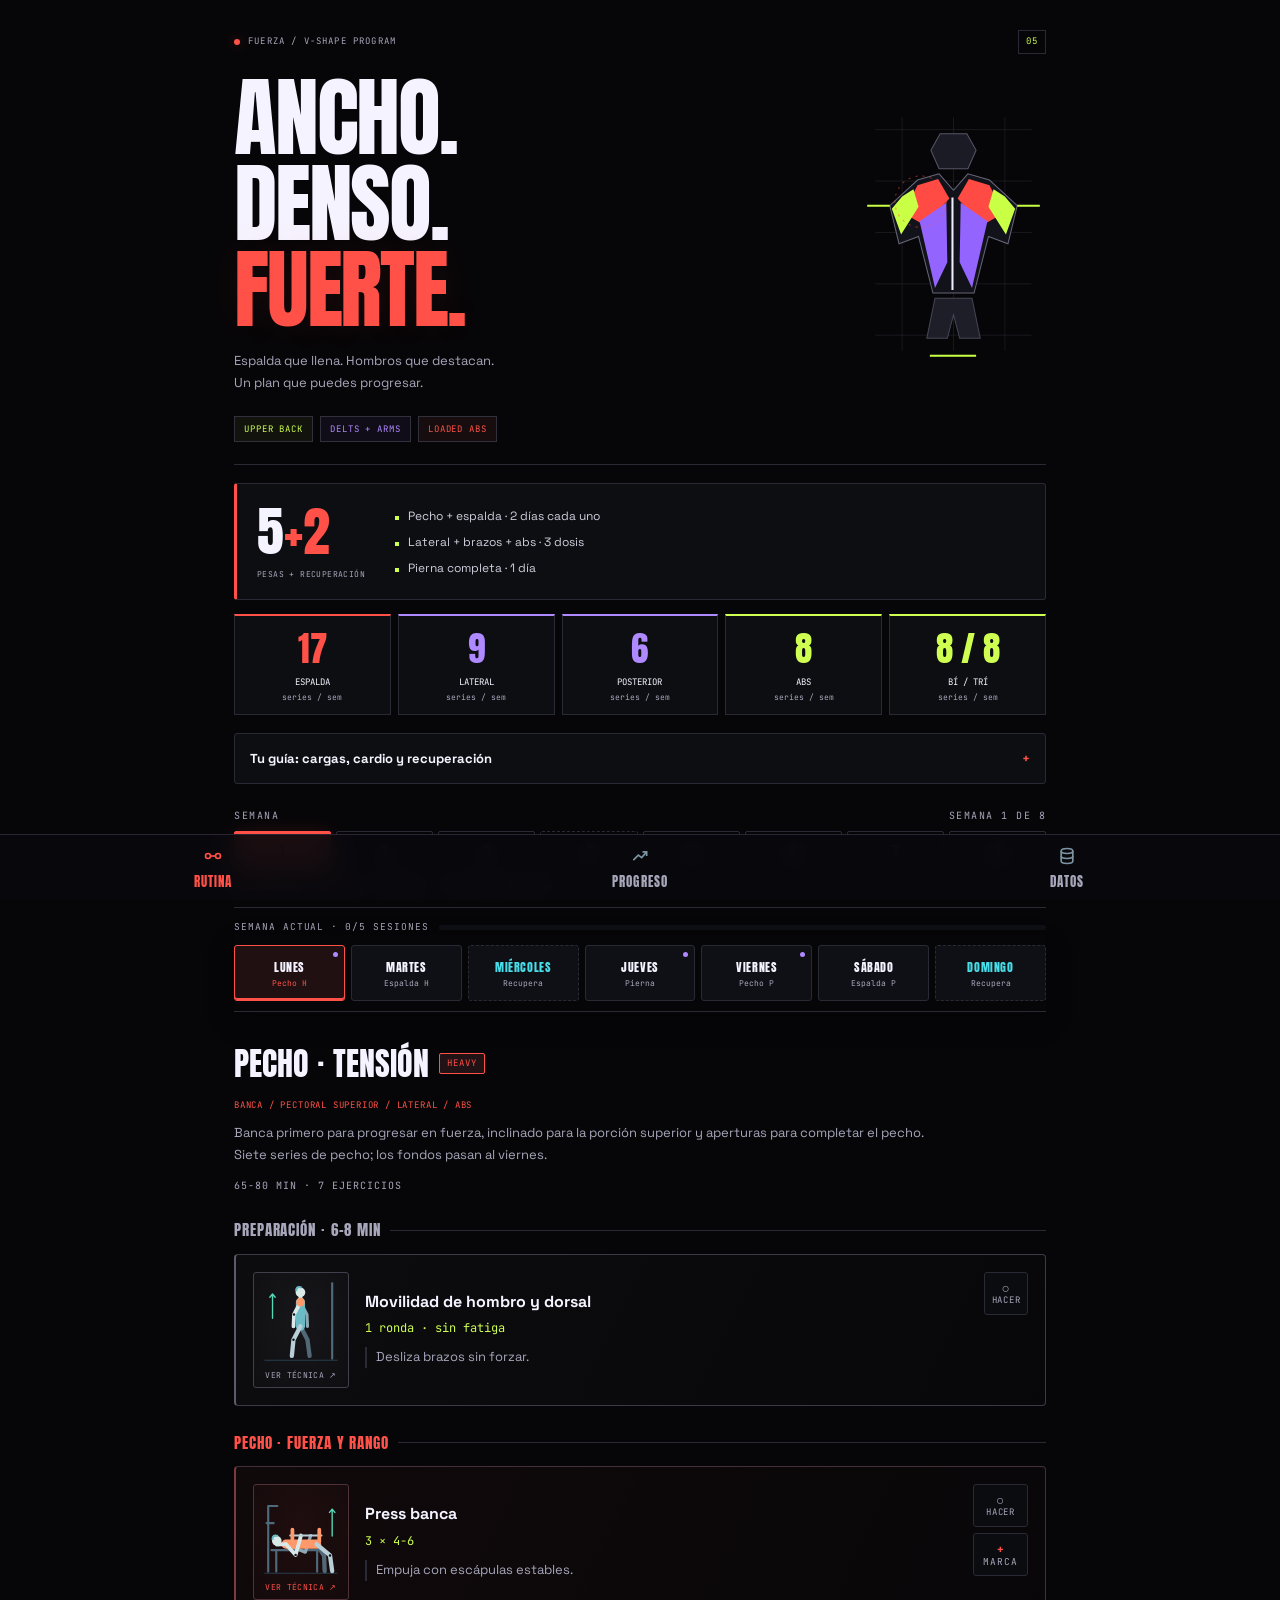
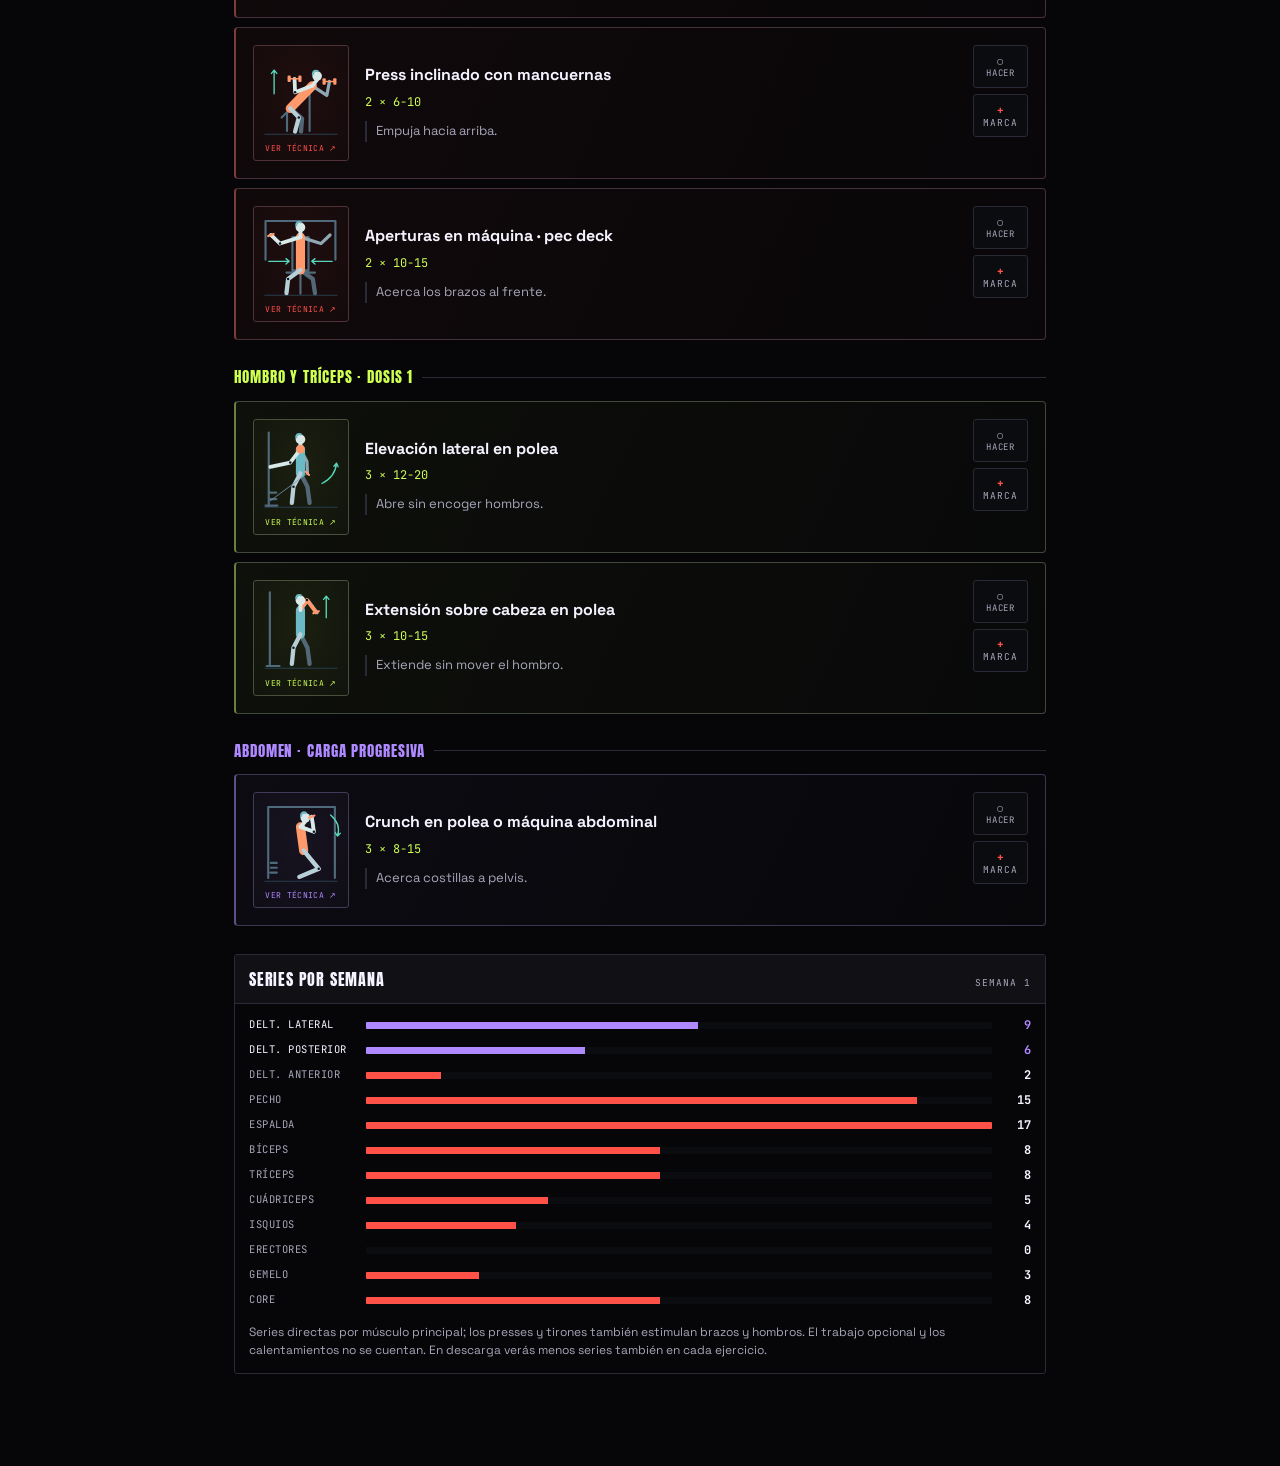
==== commit 3e3c46a1: "feat: show exercise details on demand" ====
--- a/index.html
+++ b/index.html
@@ -178,7 +178,9 @@
  <form method="dialog"><button class="dialog-close" aria-label="Cerrar movimiento">×</button></form>
  <p class="kicker">GUÍA DE MOVIMIENTO</p><h2 id="movementTitle"></h2>
  <div id="movementFrames" class="movement-frames"></div>
- <p id="movementCue"></p><p class="movement-legend"><i></i>Naranja: zona destacada · Verde: dirección</p>
+ <p id="movementSets" class="exmeta"></p><p id="movementStrength" class="strength-hint" hidden></p>
+ <p id="movementCue"></p><p id="movementWhy" class="movement-why" hidden></p>
+ <p class="movement-legend"><i></i>Naranja: zona destacada · Verde: dirección</p>
  <p class="movement-note">Esquema orientativo del patrón. Ajusta máquina, postura y recorrido a tu cuerpo; no fuerces una posición dolorosa.</p>
 </dialog>
 
--- a/css/styles.css
+++ b/css/styles.css
@@ -394,10 +394,13 @@
 .ex.done{margin:9px 0;padding:17px;background:linear-gradient(115deg,color-mix(in srgb,var(--block-accent) 18%,#0E0F14),color-mix(in srgb,var(--block-accent) 7%,#0E0F14));box-shadow:0 0 16px color-mix(in srgb,var(--block-accent) 8%,transparent)}
 .blk .ex.done{border-color:color-mix(in srgb,var(--block-accent) 45%,#292A35);border-left-color:var(--block-accent)}
 .exrow{gap:16px}.exname{font-size:16px;line-height:1.4;margin-bottom:6px}
+.exercise-details{display:block;align-self:stretch;padding:0;border:0;background:none;color:inherit;font:inherit;text-align:left;cursor:pointer}
+.exercise-details>span{display:block}
+.exercise-details:hover .exname{color:var(--block-accent)}
 .exmeta{color:var(--pump);font-size:12px}.cue{font-size:13px;line-height:1.6;margin-top:10px}.why{font-size:11px;color:#A19CAF;line-height:1.6}
-.dia{flex:0 0 112px;width:112px;height:134px;border-radius:3px;background:radial-gradient(ellipse at 50% 40%,color-mix(in srgb,var(--block-accent) 7%,transparent),color-mix(in srgb,var(--block-accent) 2%,transparent));padding:4px 4px 19px;cursor:pointer;color:var(--dim);overflow:hidden;border-color:color-mix(in srgb,var(--block-accent) 18%,#292A35)}
+.dia{flex:0 0 96px;width:96px;height:116px;border-radius:3px;background:radial-gradient(ellipse at 50% 40%,color-mix(in srgb,var(--block-accent) 7%,transparent),color-mix(in srgb,var(--block-accent) 2%,transparent));padding:4px 4px 19px;cursor:pointer;color:var(--dim);overflow:hidden;border-color:color-mix(in srgb,var(--block-accent) 18%,#292A35)}
 .ex.done .dia{background:radial-gradient(ellipse at 50% 40%,color-mix(in srgb,var(--block-accent) 23%,#14141C),color-mix(in srgb,var(--block-accent) 7%,#0B0B11));border-color:color-mix(in srgb,var(--block-accent) 60%,#292A35)}
-.dia svg{width:100%;height:108px}.dia small{font-size:8px;bottom:7px;right:0;width:100%;text-align:center;color:var(--block-accent)}
+.dia svg{width:100%;height:90px}.dia small{font-size:8px;bottom:7px;right:0;width:100%;text-align:center;color:var(--block-accent)}
 .dia:hover{border-color:var(--block-accent)}.dia:focus-visible{outline:2px solid var(--block-accent);outline-offset:3px}button:focus-visible,summary:focus-visible{outline:2px solid var(--pump);outline-offset:3px}
 .strength-hint{font-size:11px;color:#FFAAA2;margin:7px 0}
 .exactions{flex:0 0 44px}.donebtn,.prbtn{min-height:43px;border-radius:3px}
@@ -408,6 +411,7 @@
 .movement-frames{display:grid;grid-template-columns:1fr 1fr;gap:13px}.movement-frames figure{margin:0;background:#14141E;border:1px solid #32303F;border-radius:3px;padding:15px}
 .movement-frames svg{width:100%;max-height:260px}.movement-frames figcaption{font-size:12px;color:#C5BED5}.movement-frames figcaption b{color:var(--pump);display:block;margin-bottom:4px;font-family:'JetBrains Mono',monospace}
 #movementCue{font-size:14px;line-height:1.7}.movement-legend,.movement-note{font-size:11px;color:var(--dim)}.movement-legend{color:#FFAAA2}
+.movement-why{font-size:13px;line-height:1.7;color:var(--dim);padding-left:12px;border-left:2px solid var(--wide)}
 .vol{border-radius:3px}.stat{border-radius:3px}.vol .vh{background:#101015}
 .vbar{height:7px}.vbar i{background:var(--heat)}.vrow.key .vbar i{background:var(--wide)}
 nav{background:#09090Dee;backdrop-filter:blur(14px);border-top-color:#2B2533}nav button.on{color:var(--heat)}
@@ -417,7 +421,7 @@
  .priority-grid{gap:5px}.priority{padding:11px 2px}.priority b{font-size:29px}.priority span{font-size:8px}.priority small{font-size:6.5px}
  .coach-grid{grid-template-columns:1fr}.day{padding:10px 2px}.day b{font-size:10px}.day s{font-size:7px}
  .ex,.ex.done{padding:12px}.exrow{display:grid;grid-template-columns:82px minmax(0,1fr);gap:12px}.dia{width:82px;height:103px}.dia svg{height:80px}.dia small{font-size:6.5px}
- .exname{font-size:14px}.exmeta{font-size:11px}.cue{font-size:12px}.exactions{grid-column:2;display:flex;gap:8px}.donebtn,.prbtn{width:auto;min-width:70px;display:flex;align-items:center;justify-content:center;gap:7px}
+ .exname{font-size:14px}.exmeta{font-size:11px}.cue{font-size:12px}.exactions{grid-column:2;display:flex;flex-direction:row;flex-wrap:wrap;gap:8px}.donebtn,.prbtn{width:auto;min-width:70px;display:flex;align-items:center;justify-content:center;gap:7px}
  .movement-dialog{padding:18px}.movement-frames{gap:8px}.movement-frames figure{padding:8px}.movement-dialog h2{font-size:23px}
  .weekmark>span:first-child{font-size:8px}
 }
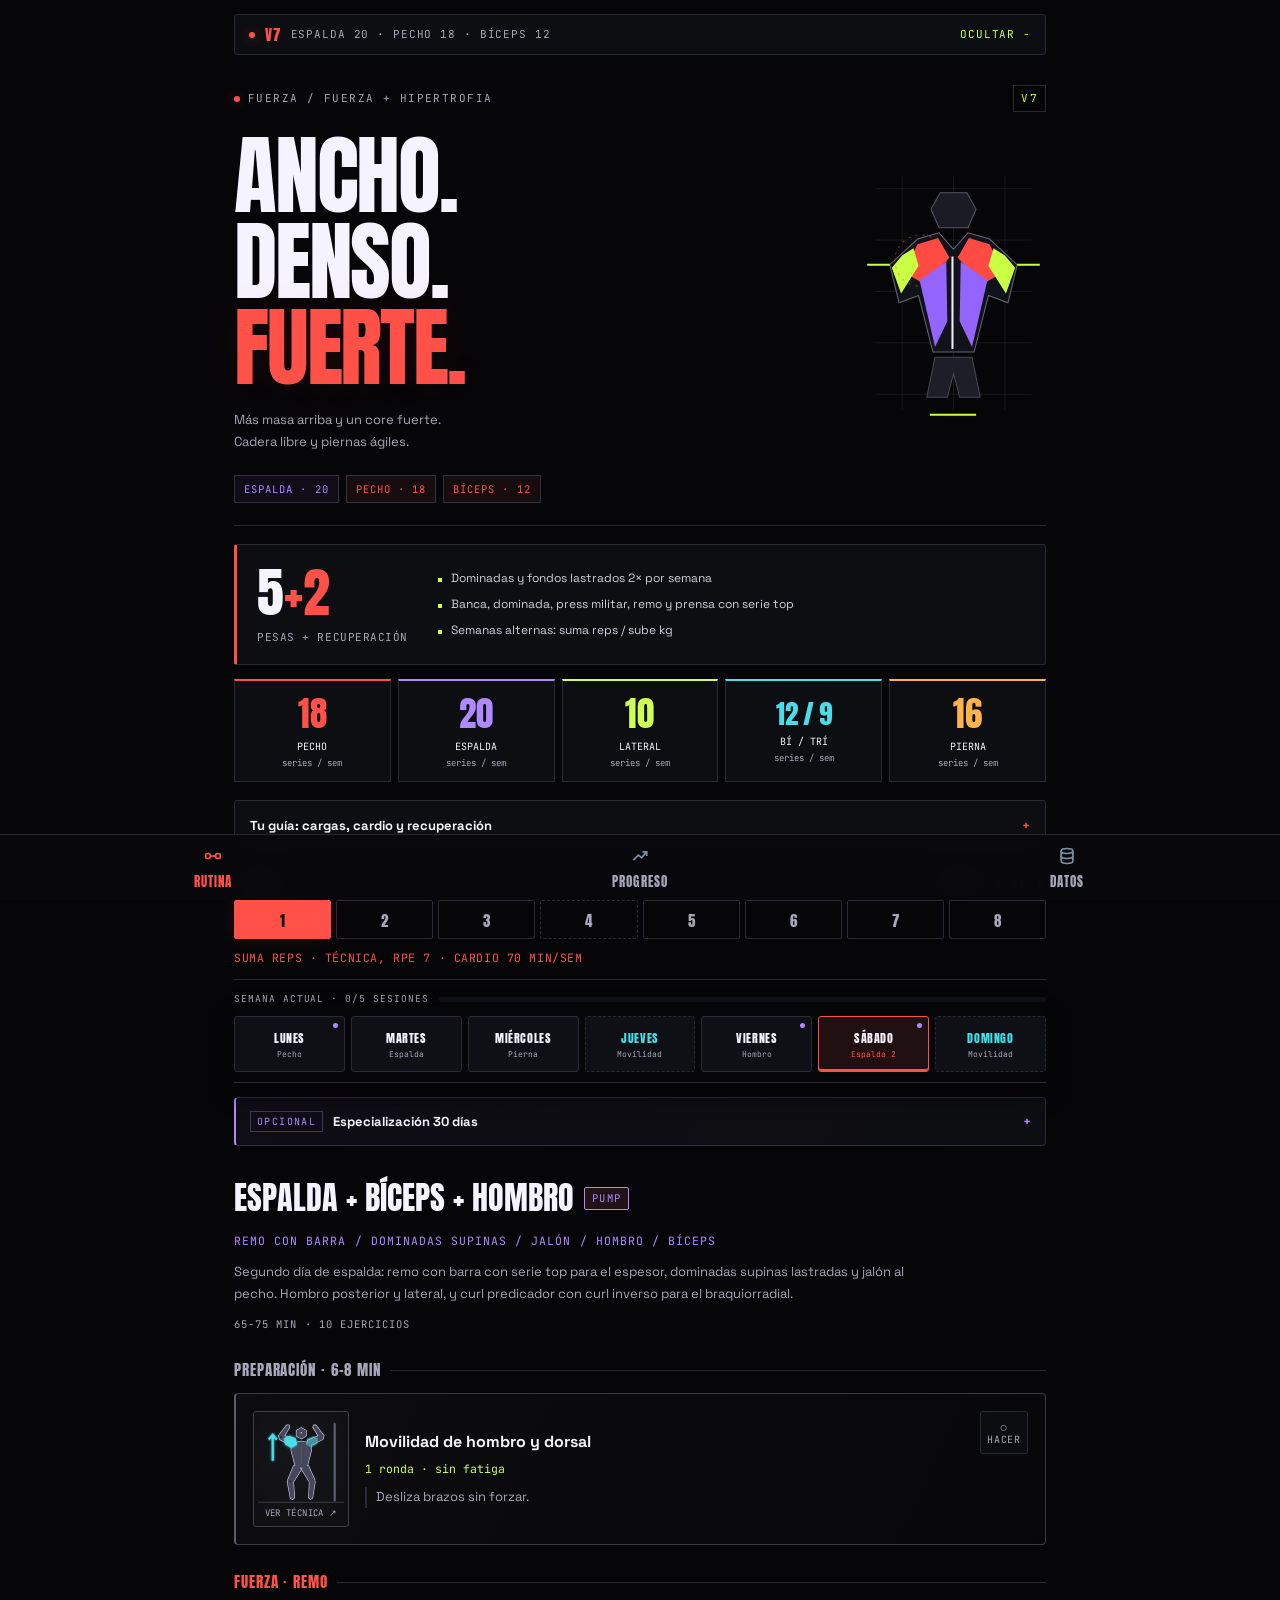
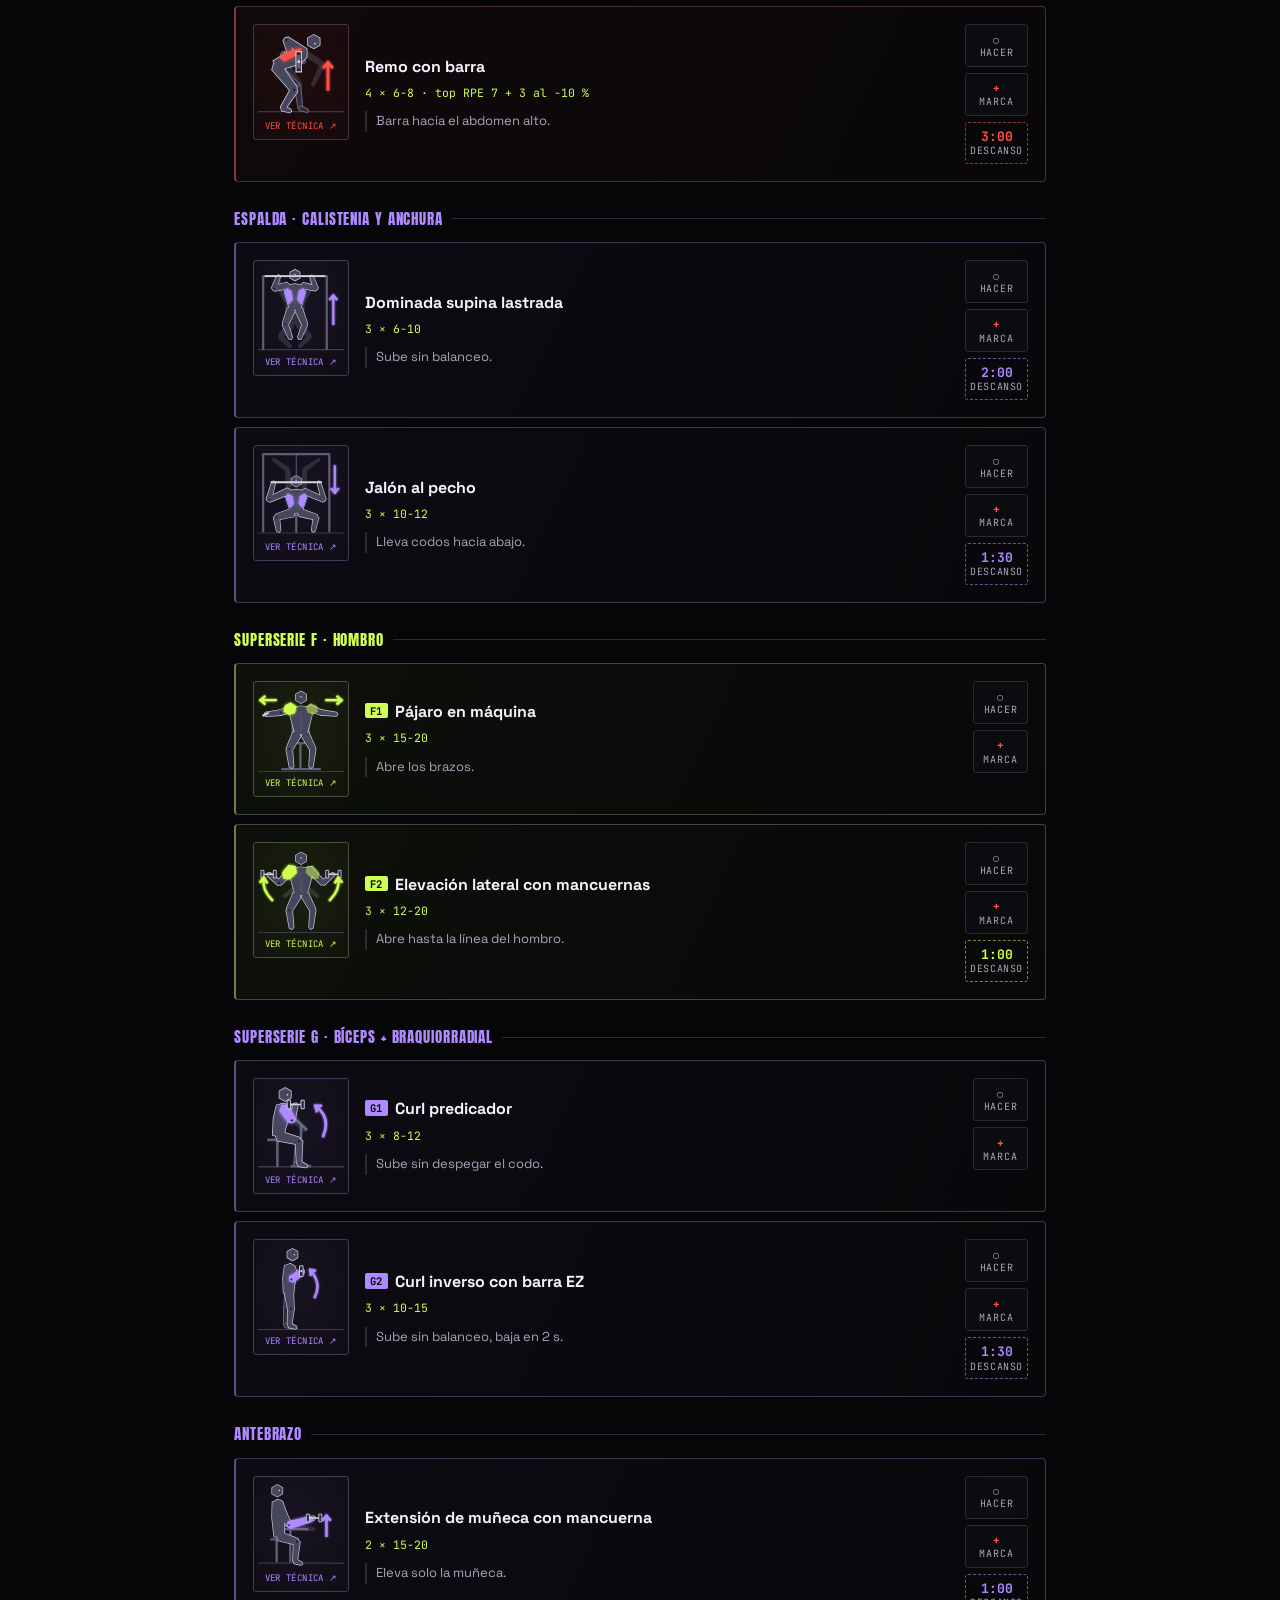
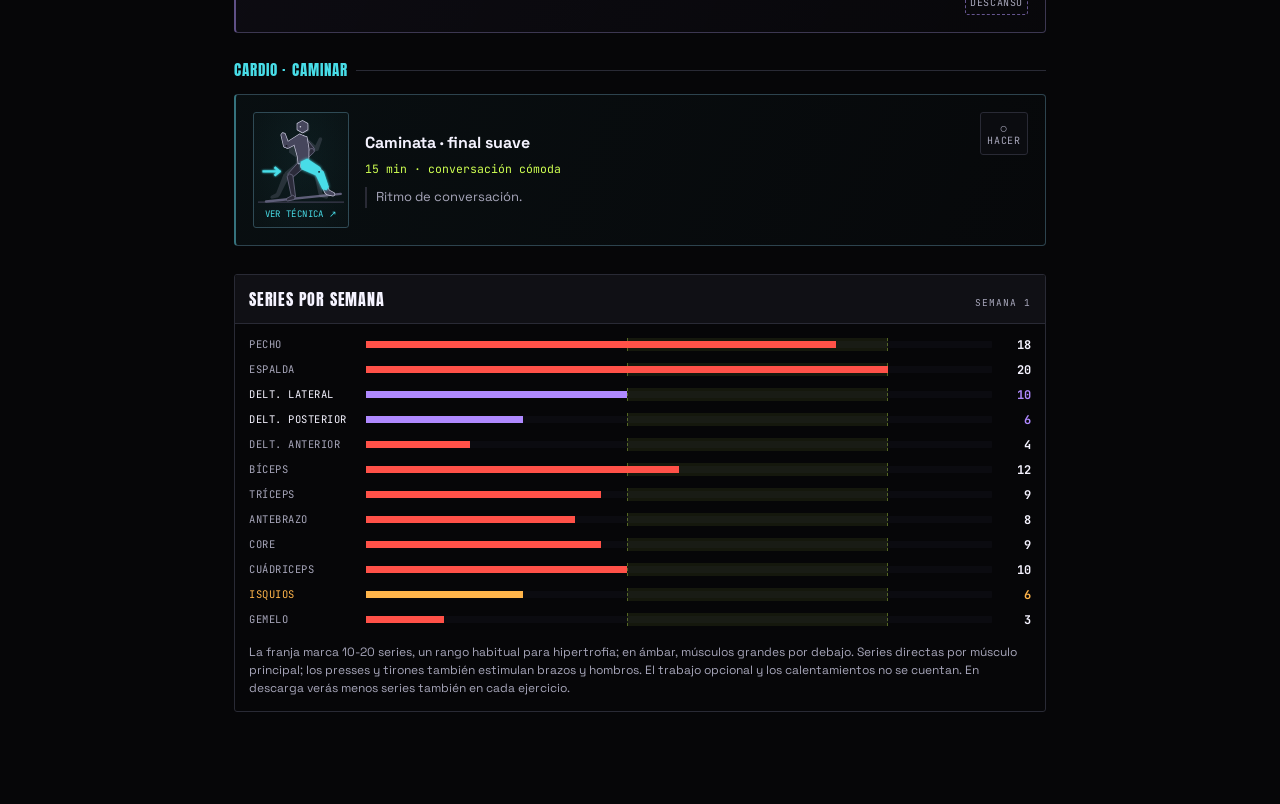
==== commit f40deb03: "feat: V7 routine, today's targets and clearer drawings - New 5+2 split: weighted pull-ups and dips t" ====
--- a/index.html
+++ b/index.html
@@ -16,28 +16,40 @@
 
 <!-- ============ RUTINA ============ -->
 <div class="pane on" id="p-rutina">
+<section class="v6-welcome" id="v6Welcome" hidden aria-labelledby="v6Title">
+  <h2 id="v6Title">Nueva rutina V7</h2>
+  <p>Calistenia lastrada dos veces por semana y serie top en banca, dominada, press militar, remo con barra y prensa. Pecho y espalda 2 veces por semana; hombro 4; brazo y core 3. ¿Empiezas de cero? Se borran marcas, casillas, medidas, fotos y el bloque de especialización de este dispositivo. No se puede deshacer.</p>
+  <div class="v6-actions">
+    <button class="btn ghost" id="v6Export">Exportar copia antes</button>
+    <button class="btn danger-fill" id="v6Wipe">Borrar todo y empezar</button>
+    <button class="textbtn" id="v6Keep">Conservar mis datos</button>
+  </div>
+</section>
+<button class="intro-toggle" id="introToggle" aria-expanded="true" aria-controls="intro"><span class="live-dot"></span><b>V7</b><span id="introSummary"></span><em>OCULTAR −</em></button>
+<div id="intro">
 <header class="training-hero">
-  <p class="kicker"><span class="live-dot"></span> FUERZA / V-SHAPE PROGRAM <span class="edition">05</span></p>
-  <div class="hero-main"><div><h1>Ancho.<br>Denso.<br><em>Fuerte.</em></h1><p class="hero-sub">Espalda que llena. Hombros que destacan.<br>Un plan que puedes progresar.</p></div>
+  <p class="kicker"><span class="live-dot"></span> FUERZA / FUERZA + HIPERTROFIA <span class="edition">V7</span></p>
+  <div class="hero-main"><div><h1>Ancho.<br>Denso.<br><em>Fuerte.</em></h1><p class="hero-sub">Más masa arriba y un core fuerte.<br>Cadera libre y piernas ágiles.</p></div>
    <svg class="hero-back" viewBox="0 0 180 250" aria-hidden="true" fill="none"><path d="M14 24H166M14 74H166M14 124H166M14 174H166M14 224H166M40 12V239M90 12V239M140 12V239" stroke="#24242d" stroke-width=".6"/><path d="M77 28 103 28 112 44 104 62H76L68 44Z" fill="#1a1b24" stroke="#545467"/><path d="M76 67 55 73 28 98 37 135 56 128 70 183H110L124 128 143 135 152 98 125 73 104 67 90 83Z" fill="#12121a" stroke="#656578"/><path d="M55 78 75 72 86 91 62 117 41 105Z M125 78 105 72 94 91 118 117 139 105Z" fill="#ff4b43"/><path d="M30 101 40 89 51 82 56 99 39 126Z M150 101 140 89 129 82 124 99 141 126Z" fill="#c9ff45"/><path d="M57 113 83 95 84 153 72 178Z M123 113 97 95 96 153 108 178Z" fill="#9464ff"/><path d="M89 90V180" stroke="#eeeeff" stroke-width="2"/><path d="M72 188H108L116 227H96L90 204 84 227H64Z" fill="#1e1e29" stroke="#454556"/><circle cx="58" cy="94" r="25" stroke="#ff4b43" stroke-dasharray="2 5" opacity=".55"/><path d="M6 98H28M152 98H174M67 244H112" stroke="#c9ff45" stroke-width="2"/></svg>
   </div>
-  <div class="hero-tags"><span>UPPER BACK</span><span>DELTS + ARMS</span><span>LOADED ABS</span></div>
+  <div class="hero-tags" id="heroTags"></div>
 </header>
 
 <section class="plan-overview" aria-label="Tu nuevo programa">
   <div class="plan-number"><b>5<span>+2</span></b><p>PESAS + RECUPERACIÓN</p></div>
-  <div class="plan-targets"><span><i></i>Pecho + espalda · 2 días cada uno</span><span><i></i>Lateral + brazos + abs · 3 dosis</span><span><i></i>Pierna completa · 1 día</span></div>
+  <div class="plan-targets"><span><i></i>Dominadas y fondos lastrados 2× por semana</span><span><i></i>Banca, dominada, press militar, remo y prensa con serie top</span><span><i></i>Semanas alternas: suma reps / sube kg</span></div>
 </section>
 <section class="priority-grid" id="priorityGrid" aria-label="Series directas esta semana"></section>
 <details class="coach"><summary>Tu guía: cargas, cardio y recuperación <span>+</span></summary>
  <div class="coach-grid">
-  <section><h3>01 / Anchura + espesor</h3><p>Dominadas y jalón: tirón vertical. Remo a una mano y sentado hacia la cadera: sesgo dorsal. Remo con barra y remo alto apoyado: espalda alta. Jalón de brazos rectos: dorsal con poca demanda de bíceps.</p><p>Lateral y posterior crean anchura visual; el inclinado desarrolla pecho superior. El entrenamiento no alarga la clavícula ósea. Una sesión de pierna es el compromiso de esta etapa de prioridad torso.</p></section>
-  <section><h3>02 / Progresar, no perseguir dolor</h3><p>RIR 2 significa que podrías hacer otras 2 repeticiones. Pesado y pump pueden producir hipertrofia. La congestión o las agujetas no miden el crecimiento.</p><p>Completa el límite superior de reps en todas las series con la misma técnica y margen antes de subir el incremento mínimo. Durante las primeras 2 semanas tras añadir ejercicios, deja 3 reps en reserva en las series nuevas; el jueves, 3-4 en los accesorios. Si bajan tus marcas durante dos sesiones o no recuperas, retira primero las series añadidas. No añadas series para provocar dolor.</p></section>
-  <section><h3>03 / Más torso, sin perseguir expansión ósea</h3><p>Pecho: 15 series, incluidas 2 de pullover con mancuerna. Lunes: banca 3, inclinado 2 y aperturas 2. Viernes: press sentado 2, inclinado 2, fondos 2 y pullover 2. La banca va primero para progresar en fuerza; la máquina permite un empuje horizontal estable. La zona central ya recibe trabajo con presses y fondos. Espalda: 17. El pullover implica pecho y dorsal; se agrupa en pecho sin contar dos veces sus series. No ensancha la caja torácica ósea. Empieza ligero y limita el recorrido al que puedas controlar.</p><p>8 series directas de abdomen en 3 días: crunch progresivo y elevación de rodillas con pelvis controlada. Cuando llegues al máximo de reps, sube ligeramente la carga o la dificultad.</p><p>La definición de abdomen y piernas depende también de la grasa corporal; no se pierde grasa de una zona por entrenarla. Mantén una pérdida lenta si necesitas bajar grasa, comida regular y proteína suficiente. Registra cintura, peso y rendimiento.</p></section>
-  <section><h3>04 / Recuperación activa</h3><p>Miércoles y domingo: caminata, movilidad, estiramientos cómodos y carga ligera opcional de muñeca y gemelo. Es trabajo general, no una rehabilitación para un tendón concreto. Si hay dolor localizado o empeora al día siguiente, omite el bloque y adapta la carga.</p><p>Cardio: 70 → 105 min programados por semana, con descarga en semana 4. Complementa gradualmente con paseos hasta acercarte a 150 min moderados. Acorta los bloques si estás agotado. La semana de pesas se completa con 5 sesiones.</p></section>
+  <section><h3>01 / Fuerza: serie top y semanas alternas</h3><p>Cada día de pesas empieza con un básico: banca (lunes), dominada lastrada (martes), prensa (miércoles), press militar con barra (viernes) y remo con barra (sábado). Primero una serie top, la más pesada del día; después 3 series con un 8-10 % menos.</p><p>Las semanas alternan: en las de <b>reps</b> mantienes el peso y sumas una repetición; en las de <b>kg</b> subes un salto (2,5 kg en barra y máquinas, 2 kg por mancuerna, 1,25 kg en poleas ligeras) y vuelves al mínimo del rango. Semana 4: descarga. Semana 8: una serie a RIR 1 para estimar tu 1RM. Cada tarjeta te dice el objetivo de hoy a partir de tu última marca.</p></section>
+  <section><h3>02 / Calistenia lastrada</h3><p>Dominadas dos veces: prono con serie top el martes y supinas lastradas el sábado. Fondos lastrados dos veces: lunes más pesados y viernes de volumen. Jueves y domingo puedes sumar práctica de dominadas: 4 series de 3-5 sin lastre, lejos del fallo.</p><p>Registra 0 para peso corporal, positivo para lastre y negativo para asistencia. L-sit: rodillas recogidas → una pierna estirada → las dos; pasa de nivel al sostener 3 × 20 s limpios.</p></section>
+  <section><h3>03 / Reparto y brazo más grueso</h3><p>Lunes pecho + tríceps + Y-raise; martes espalda + bíceps + face pull; miércoles pierna + brazo + core; viernes press militar + pecho con aperturas + lateral + press francés; sábado espalda + bíceps + hombro. Series directas: pecho 18, espalda 20, hombro 20, bíceps 12, tríceps 9, antebrazo 8 y core 9.</p><p>Para un brazo más ancho: press francés y extensión sobre la cabeza para la cabeza larga del tríceps; curl martillo y curl inverso para el braquial y el braquiorradial. Come al menos en mantenimiento, idealmente con un ligero superávit, y 1,6-2,2 g de proteína por kg al día.</p></section>
+  <section><h3>04 / Cadera, core y piernas ágiles</h3><p>Jueves y domingo: transiciones 90/90, sentadilla cosaca, estiramiento de flexor de cadera, práctica de L-sit, dominadas opcionales y caminata. Nada es obligatorio ni cuenta como sesión. El miércoles empieza con saltos al cajón para piernas rápidas y potentes.</p><p>A1/A2 marcan superseries: haz A1, pasa a A2 sin descanso y descansa al terminar el par. Si las marcas de la serie top bajan dos semanas seguidas o duermes peor, quita primero una serie de cada superserie.</p></section>
  </div>
  <p class="coach-sources">Bases del plan: <a href="https://acsm.org/resistance-training-guidelines-update-2026/" target="_blank" rel="noreferrer">ACSM · fuerza</a> · <a href="https://www.cdc.gov/physical-activity-basics/guidelines/adults.html" target="_blank" rel="noreferrer">CDC · actividad aeróbica</a> · <a href="https://link.springer.com/article/10.1186/s12970-017-0177-8" target="_blank" rel="noreferrer">ISSN · proteína</a></p>
 </details>
+</div>
 
 <div class="railwrap">
   <div class="raillabel"><span>Semana</span><span id="phaseTiny"></span></div>
@@ -49,11 +61,12 @@
   <span class="weekbar"><i id="weekDoneBar"></i></span>
 </div>
 <div class="days" id="days"></div>
+<section class="spec" id="spec" aria-label="Especialización 30 días"></section>
 <div id="sesh"></div>
 <section class="vol">
   <div class="vh"><h2>Series por semana</h2><span id="volwk"></span></div>
   <div class="vrows" id="vrows"></div>
-  <p class="vfoot">Series directas por músculo principal; los presses y tirones también estimulan brazos y hombros. El trabajo opcional y los calentamientos no se cuentan. En descarga verás menos series también en cada ejercicio.</p>
+  <p class="vfoot">La franja marca 10-20 series, un rango habitual para hipertrofia; en ámbar, músculos grandes por debajo. Series directas por músculo principal; los presses y tirones también estimulan brazos y hombros. El trabajo opcional y los calentamientos no se cuentan. En descarga verás menos series también en cada ejercicio.</p>
 </section>
 </div>
 
@@ -125,6 +138,7 @@
   <span class="lbl">Visualizar</span>
   <button class="chip on" id="plotKg" aria-pressed="true">KG</button>
   <button class="chip on" id="plotReps" aria-pressed="true">REPES</button>
+  <button class="chip" id="plotE1" aria-pressed="false">1RM EST.</button>
 </div>
 <div class="chartbox"><div id="chartHost"></div><div class="legend" id="legend"></div>
  <p class="caption" id="cap"></p></div>
@@ -158,16 +172,23 @@
   </div>
   <input type="file" id="file" accept="application/json" style="display:none">
 </div>
+<div class="card wipecard">
+  <h3>Empezar de cero</h3>
+  <p>Borra marcas, casillas, medidas, fotos y el bloque de especialización de este dispositivo. Exporta antes una copia si quieres conservar algo. No se puede deshacer.</p>
+  <button class="btn danger-fill" id="wipeBtn">Borrar todos los datos</button>
+</div>
 <div class="card" id="installCard" hidden>
   <h3>Instalar app</h3>
   <p>Instálala en la pantalla de inicio: icono propio, pantalla completa y funciona sin conexión.</p>
   <button class="btn" id="installBtn">Instalar app</button>
 </div>
-<p class="foot"><b style="color:var(--dim)">Cómo se calcula el gráfico.</b> Activa KG y REPES para comparar el peso real con las repeticiones. Deja solo KG o solo REPES para ver esa medida a lo largo del tiempo. No se transforma el peso en 1RM estimado.<br><br>
+<p class="foot"><b style="color:var(--dim)">Cómo se calcula el gráfico.</b> Con KG y REPES activos, cada ejercicio tiene su panel: kg en línea (eje izquierdo) y repeticiones en barras (eje derecho). Deja solo KG o solo REPES para ver esa medida a lo largo del tiempo. 1RM EST. calcula el máximo estimado con Epley, kg × (1 + reps/30), solo en series con carga: sirve para comparar tu evolución sin hacer un máximo real.<br><br>
 <b style="color:var(--dim)">Para instalarlo.</b> Chrome en Android → Menú → Añadir a pantalla de inicio.</p>
 </div>
 
 </div>
+
+<div id="restBar" hidden role="status" aria-live="polite"><div class="restinfo"><b id="restTime">0:00</b><span id="restName"></span></div><button class="btn ghost" id="restPlus">+30 s</button><button class="restclose" id="restStop" aria-label="Cerrar descanso">×</button></div>
 
 <div id="updateBar" hidden>
   <span>Hay una versión nueva disponible.</span>
@@ -180,7 +201,7 @@
  <div id="movementFrames" class="movement-frames"></div>
  <p id="movementSets" class="exmeta"></p><p id="movementStrength" class="strength-hint" hidden></p>
  <p id="movementCue"></p><p id="movementWhy" class="movement-why" hidden></p>
- <p class="movement-legend"><i></i>Naranja: zona destacada · Verde: dirección</p>
+ <p class="movement-legend"><i></i>Color: músculo principal · Flecha: dirección · Discontinuo: posición inicial</p>
  <p class="movement-note">Esquema orientativo del patrón. Ajusta máquina, postura y recorrido a tu cuerpo; no fuerces una posición dolorosa.</p>
 </dialog>
 
--- a/css/styles.css
+++ b/css/styles.css
@@ -420,10 +420,121 @@
  .plan-overview{padding:16px;gap:20px}.plan-number b{font-size:47px}.plan-targets{font-size:10px}.plan-number p{font-size:7px}
  .priority-grid{gap:5px}.priority{padding:11px 2px}.priority b{font-size:29px}.priority span{font-size:8px}.priority small{font-size:6.5px}
  .coach-grid{grid-template-columns:1fr}.day{padding:10px 2px}.day b{font-size:10px}.day s{font-size:7px}
- .ex,.ex.done{padding:12px}.exrow{display:grid;grid-template-columns:82px minmax(0,1fr);gap:12px}.dia{width:82px;height:103px}.dia svg{height:80px}.dia small{font-size:6.5px}
- .exname{font-size:14px}.exmeta{font-size:11px}.cue{font-size:12px}.exactions{grid-column:2;display:flex;flex-direction:row;flex-wrap:wrap;gap:8px}.donebtn,.prbtn{width:auto;min-width:70px;display:flex;align-items:center;justify-content:center;gap:7px}
+ .ex,.ex.done{padding:12px}.exrow{display:grid;grid-template-columns:70px minmax(0,1fr) 52px;gap:10px}.dia{width:70px;height:94px}.dia svg{height:71px}.dia small{font-size:6.5px}
+ .exname{font-size:14px}.exmeta{font-size:11px}.cue{font-size:12px}.exactions{grid-column:3;grid-row:1;display:flex;flex-direction:column;gap:6px}.donebtn,.prbtn{width:100%;min-width:0;padding:7px 3px;font-size:8px;overflow-wrap:anywhere}
  .movement-dialog{padding:18px}.movement-frames{gap:8px}.movement-frames figure{padding:8px}.movement-dialog h2{font-size:23px}
  .weekmark>span:first-child{font-size:8px}
 }
 @media(max-width:360px){.hero-main{grid-template-columns:minmax(0,1fr) 95px}.training-hero h1{font-size:51px}.plan-overview{gap:13px}.plan-targets{font-size:9px}.priority b{font-size:25px}}
 @media(prefers-reduced-motion:reduce){*{scroll-behavior:auto!important;transition:none!important}}
+
+/* ------- V5.1 · portada plegable, marcas en tarjeta, descanso, especialización ------- */
+:root{--amber:#FFB44A}
+.intro-toggle{display:flex;align-items:center;gap:10px;width:100%;margin:14px 0 0;padding:12px 14px;background:#0D0E12;border:1px solid var(--line);border-radius:3px;color:var(--chalk);cursor:pointer;text-align:left;font:11px/1.4 'JetBrains Mono',monospace;letter-spacing:.08em}
+.intro-toggle b{font:15px/1 Anton,sans-serif;font-weight:400;letter-spacing:.05em;color:var(--heat)}
+.intro-toggle span:not(.live-dot){flex:1;min-width:0;color:var(--dim);overflow:hidden;text-overflow:ellipsis;white-space:nowrap}
+.intro-toggle em{font-style:normal;color:var(--pump);flex:0 0 auto}
+#intro[hidden]{display:none}
+.priority[data-muscle="esp"]{border-top-color:var(--wide)}.priority[data-muscle="esp"] b{color:var(--wide)}
+.priority[data-muscle="dl"]{border-top-color:var(--pump)}.priority[data-muscle="dl"] b{color:var(--pump)}
+.priority[data-muscle="bi"]{border-top-color:var(--water)}.priority[data-muscle="bi"] b{color:var(--water)}
+.priority[data-muscle="pie"]{border-top-color:var(--amber)}.priority[data-muscle="pie"] b{color:var(--amber)}
+.exlast{display:block;margin-top:7px;font:11.5px/1.45 'JetBrains Mono',monospace;color:var(--dim)}
+.exlast b{color:var(--chalk);font-weight:700}.exlast em{font-style:normal;color:var(--block-accent);margin-left:6px}
+.restbtn{width:100%;background:transparent;border:1px dashed color-mix(in srgb,var(--block-accent) 45%,#292A35);color:var(--dim);font:10px/1.25 'JetBrains Mono',monospace;letter-spacing:.06em;padding:6px 4px 5px;border-radius:3px;cursor:pointer;text-transform:uppercase}
+.restbtn b{display:block;font-size:13px;color:var(--block-accent);letter-spacing:0}
+.restbtn:active{background:color-mix(in srgb,var(--block-accent) 15%,transparent)}
+#restBar{position:fixed;left:12px;right:12px;bottom:calc(64px + env(safe-area-inset-bottom) + 10px);z-index:60;display:flex;align-items:center;gap:10px;max-width:620px;margin:0 auto;padding:10px 12px;background:#101016f5;border:1px solid var(--heat);border-radius:4px;box-shadow:0 0 24px #ff514833;backdrop-filter:blur(10px)}
+#restBar[hidden]{display:none}
+#restBar .restinfo{flex:1;min-width:0;display:flex;align-items:baseline;gap:12px}
+#restTime{font:34px/1 Anton,sans-serif;font-weight:400;color:var(--heat);font-variant-numeric:tabular-nums;min-width:82px}
+#restName{font-size:12px;color:var(--dim);overflow:hidden;text-overflow:ellipsis;white-space:nowrap}
+#restBar .btn{padding:9px 12px 8px}
+.restclose{width:38px;height:38px;background:#21202C;border:1px solid #484556;border-radius:3px;color:var(--chalk);font-size:22px;cursor:pointer}
+#restBar.over{border-color:var(--pump);box-shadow:0 0 30px #ceff5144}#restBar.over #restTime{color:var(--pump)}
+@media(prefers-reduced-motion:no-preference){#restBar.over{animation:restpulse .6s ease-in-out 4 alternate}}
+@keyframes restpulse{to{background:#1b2410f5}}
+.vbar{position:relative;overflow:visible;background:#0B0B10}
+.vbar s{position:absolute;top:-3px;bottom:-3px;background:#CEFF5112;border-inline:1px dashed #CEFF5155;text-decoration:none}
+.vbar i{position:relative}
+.vrow.low .vbar i{background:var(--amber)}.vrow.low .vnum,.vrow.low .vname{color:var(--amber)}
+.spec{margin:14px 0 4px}
+.spec-intro,.spec-card{border:1px solid #2F2A40;background:linear-gradient(115deg,#AF89FF0d,#0D0E12);border-radius:4px;border-left:2px solid var(--wide);--block-accent:var(--wide);--art-hot:var(--wide)}
+.spec-intro summary{cursor:pointer;list-style:none;display:flex;align-items:center;gap:10px;padding:13px 14px;font-size:13px;font-weight:700}
+.spec-intro summary em{margin-left:auto;font-style:normal;color:var(--wide)}
+.spec-intro[open] summary em{transform:rotate(45deg)}
+.spec-intro>p,.spec-intro>.spec-pick,.spec-intro>.btn{margin:0 14px 12px}
+.spec-intro>p{font-size:12.5px;color:var(--dim);line-height:1.7}.spec-intro b{color:var(--chalk)}
+.spec-pick{display:flex;flex-wrap:wrap;gap:6px}.spec-pick .chip.on{border-color:var(--wide);color:var(--wide);background:#16121F}
+.spec-k{font:10px 'JetBrains Mono',monospace;letter-spacing:.14em;color:var(--wide);border:1px solid #AF89FF55;padding:3px 6px}
+.spec-card{padding:13px 14px;display:grid;gap:11px}
+.spec-head{display:flex;align-items:center;gap:10px;flex-wrap:wrap}.spec-head b{font:17px/1 Anton,sans-serif;font-weight:400;text-transform:uppercase;letter-spacing:.03em}
+.spec-status{margin-left:auto;font:11px 'JetBrains Mono',monospace;color:var(--wide);letter-spacing:.08em}
+.spec-cells{display:grid;grid-template-columns:repeat(30,minmax(0,1fr));gap:2px}
+.spec-cells i{height:10px;background:#1E1C28;border-radius:1px}.spec-cells i.on{background:var(--wide);box-shadow:0 0 6px #AF89FF66}.spec-cells i.miss{background:#3A1E22}.spec-cells i.now{outline:1px solid var(--wide)}
+.spec-row{display:grid;grid-template-columns:84px minmax(0,1fr);gap:12px;align-items:start}
+.spec-art{background:#0B0B10;border:1px solid #2F2A40;border-radius:3px;padding:3px}.spec-art svg{width:100%;display:block}
+.spec-ex{margin:0 0 4px;font-weight:700;font-size:14px}.spec-proto{margin:0;font-size:12.5px;line-height:1.65;color:var(--dim)}.spec-proto b{color:var(--chalk)}
+.spec-log{display:flex;gap:8px;margin-top:10px}.spec-log input{flex:1;min-width:0;background:var(--panel2);border:1px solid var(--line);color:var(--chalk);font-size:15px;padding:8px 9px;border-radius:2px}
+.spec-log .btn{flex:0 0 auto;background:var(--wide)}.spec-log .btn.ghost{background:transparent;border-color:var(--wide);color:var(--wide)}
+.spec-small{margin:0;font-size:11.5px;line-height:1.6;color:var(--dim)}
+.spec-card .textbtn{justify-self:start;font-size:11px}
+/* Dibujos: el músculo toma el color de la subcategoría. */
+.blk{--art-hot:var(--block-accent)}.blk[data-tone="calm"]{--art-hot:var(--water)}
+.movement-dialog{--art-hot:var(--heat)}.movement-dialog[data-tone="pump"]{--art-hot:var(--pump)}.movement-dialog[data-tone="wide"]{--art-hot:var(--wide)}.movement-dialog[data-tone="wet"],.movement-dialog[data-tone="calm"]{--art-hot:var(--water)}
+.movement-frames figure{background:#0B0B10}
+.dia svg{filter:none}
+.hv small{color:var(--dim);font-size:10px;margin-left:4px}
+/* Legibilidad: mínimo ~10-12 px y contraste suficiente en etiquetas. */
+.kicker,.raillabel span,.count,.tag,.lbl{font-size:10.5px}
+.phase,.session-focus,.prlast,.exmeta{font-size:11.5px}
+.training-hero .kicker{font-size:10px}.hero-tags span{font-size:10.5px}.plan-number p{font-size:9.5px}
+.priority span{font-size:10px}.priority small{font-size:9px}
+.donebtn,.prbtn{font-size:10px}.dia small{font-size:9px}
+.sectionhead>span,.detailhead span,.detailtitle span,.detailchecks span,.detailpr em,.detailbody span,.stat span,.calweek span{font-size:10px}
+.foot,.privacy{color:var(--dim);font-size:12px}
+.movement-legend,.movement-note{font-size:12px}
+@media(max-width:560px){
+ .training-hero .kicker{font-size:9px}.plan-number p{font-size:8.5px}.plan-targets{font-size:11px}
+ .priority span{font-size:9px}.priority small{font-size:8px}
+ .day b{font-size:10.5px}.day s{font-size:8.5px}
+ .dia small{font-size:8px}.donebtn,.prbtn,.restbtn{font-size:9px;padding:6px 2px 5px}.restbtn b{font-size:12px}
+ .weekmark>span:first-child{font-size:9.5px}
+ .exlast{font-size:11px}.exlast em{display:block;margin-left:0}
+ .spec-row{grid-template-columns:70px minmax(0,1fr)}
+ #restTime{font-size:30px;min-width:70px}
+}
+.hero-tags span[data-muscle]{color:var(--heat);background:#170D0E}.hero-tags span[data-muscle="esp"]{color:var(--wide);background:#100D18}.hero-tags span[data-muscle="dl"]{color:var(--pump);background:#11130C}
+
+/* ------- V6 · superseries, bienvenida y borrado ------- */
+.pair{display:inline-block;font:700 10.5px/1 'JetBrains Mono',monospace;font-style:normal;letter-spacing:.04em;color:#060608;background:var(--block-accent);padding:3px 5px 2px;border-radius:2px;margin-right:7px;vertical-align:2px}
+.v6-welcome{margin:16px 0 0;padding:16px;border:1px solid #6A2F34;border-radius:4px;background:linear-gradient(115deg,#FF51481a,#0D0E12 60%)}
+.v6-welcome[hidden]{display:none}
+.v6-welcome .kicker{color:var(--heat);margin:0 0 6px}
+.v6-welcome h2{font:26px/1 Anton,sans-serif;font-weight:400;text-transform:uppercase;margin:0 0 10px}
+.v6-welcome p{font-size:13px;line-height:1.65;color:var(--dim);margin:0 0 14px}
+.v6-actions{display:flex;flex-wrap:wrap;gap:8px;align-items:center}
+.v6-actions .textbtn{margin-left:4px;font-size:11px}
+.btn.danger-fill{background:#B82A30;color:#fff}
+.btn.danger-fill.armed{background:#fff;color:#B3141B;box-shadow:0 0 0 2px var(--bad,#E5484D)}
+.wipecard{border-color:#3A2027}
+.priority.split b{font-size:27px;white-space:nowrap;letter-spacing:-.02em;padding-top:4px}
+@media(max-width:560px){.priority.split b{font-size:20px;padding-top:5px;padding-bottom:4px}}
+
+/* ------- V7 · gráfico KG + REPES por ejercicio ------- */
+.bothpanel{padding:12px 4px 6px;border-bottom:1px solid var(--line)}
+.bothpanel:last-child{border-bottom:0}
+.bothhead{display:flex;justify-content:space-between;align-items:baseline;gap:12px;padding:0 2px 6px}
+.bothhead b{font-weight:700;font-size:14px;color:var(--chalk)}
+.bothhead span{font:12px/1 'JetBrains Mono',monospace;color:var(--dim);font-variant-numeric:tabular-nums;white-space:nowrap}
+.chart .cg{stroke:#22222C}
+.chart .ct{fill:var(--dim);font:11px 'JetBrains Mono',monospace}
+.chart .ck{fill:var(--heat)}.chart .cr{fill:var(--wide)}
+.chart .cbar{fill:var(--wide);fill-opacity:.32;cursor:pointer}
+.chart .cbar:hover{fill-opacity:.55}
+.chart .cline{fill:none;stroke:var(--heat);stroke-width:2.5;stroke-linejoin:round;stroke-linecap:round}
+.chart .cdot{fill:#0E0F14;stroke:var(--heat);stroke-width:2;cursor:pointer}
+.legend i.lk{background:var(--heat)}.legend i.lr{background:var(--wide);opacity:.6}
+/* Suelo de legibilidad: etiquetas funcionales a 11 px como mínimo. */
+.kicker,.training-hero .kicker,.edition,.plan-number p,.raillabel span,.lbl,.chip,.stat span,.sectionhead>span,.callegend span,.textbtn,.chartmodes .lbl{font-size:11px}
+@media(max-width:560px){.training-hero .kicker,.plan-number p{font-size:11px}}
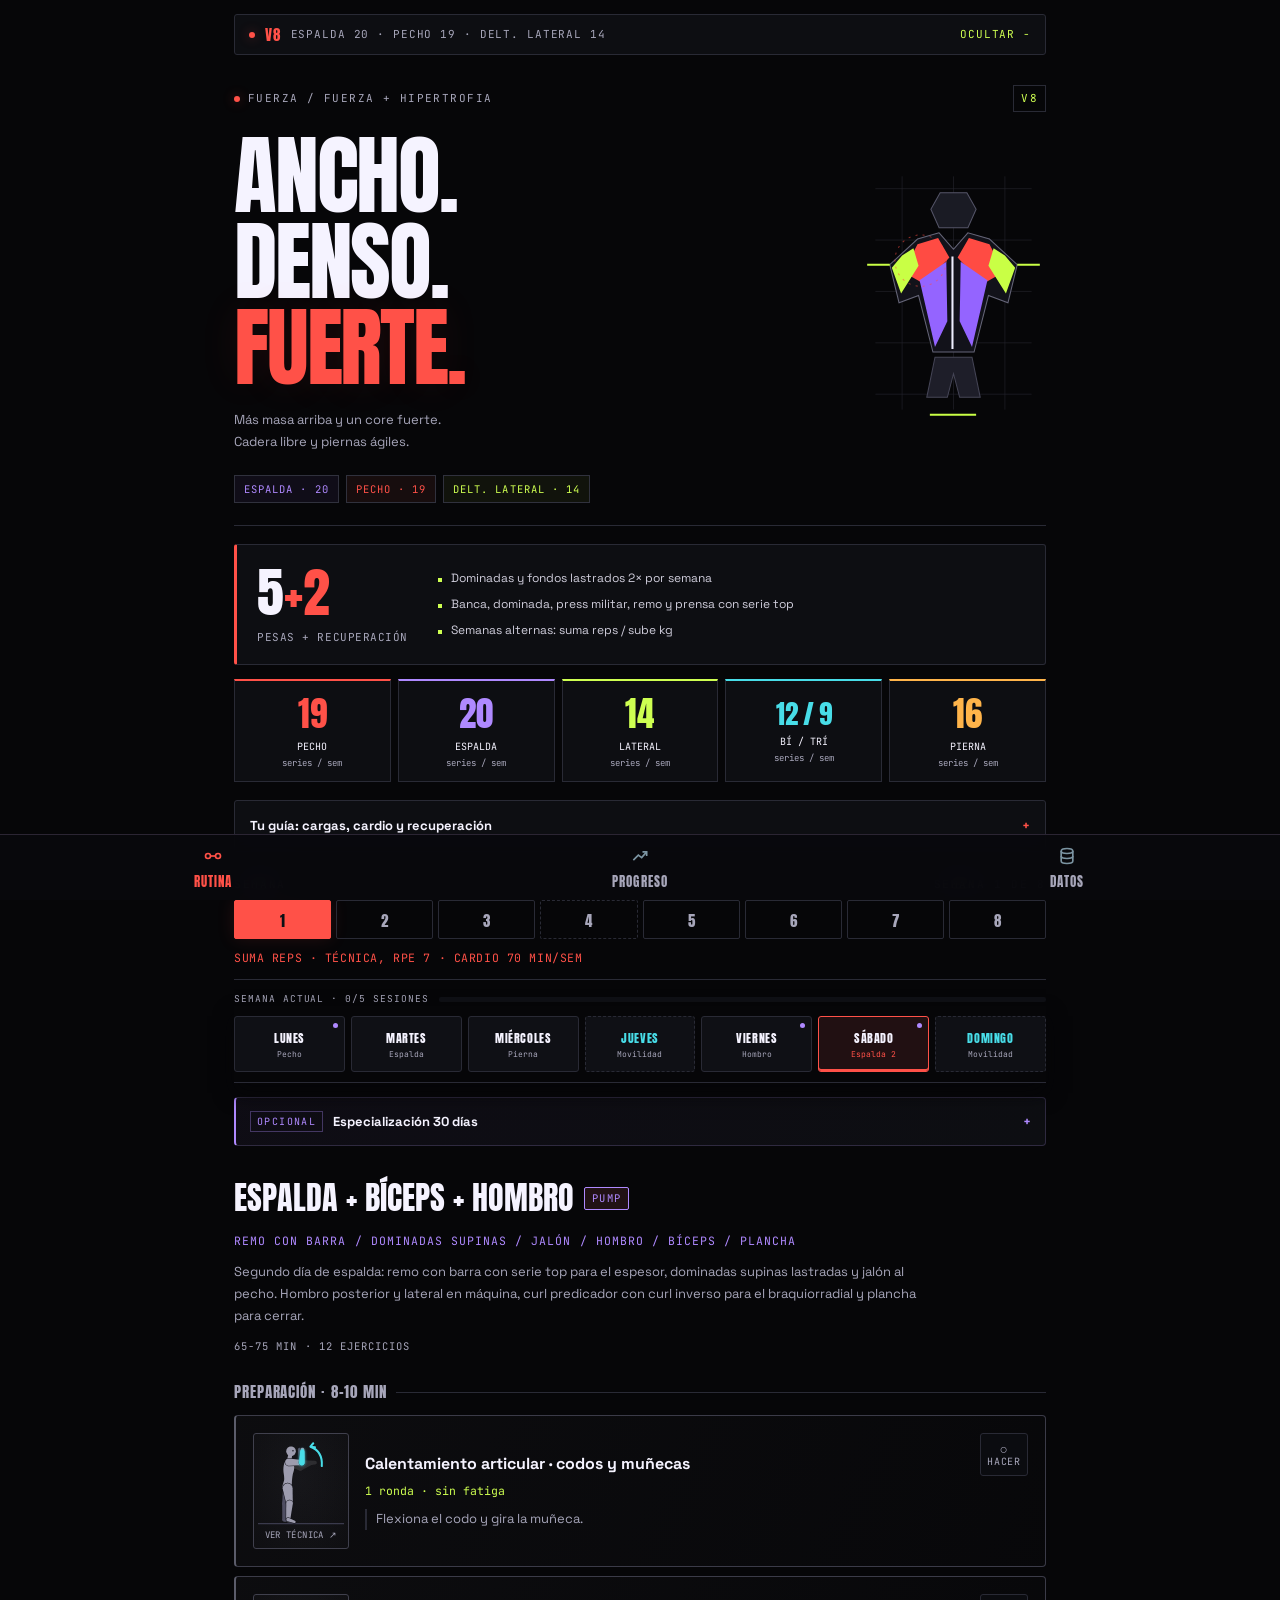
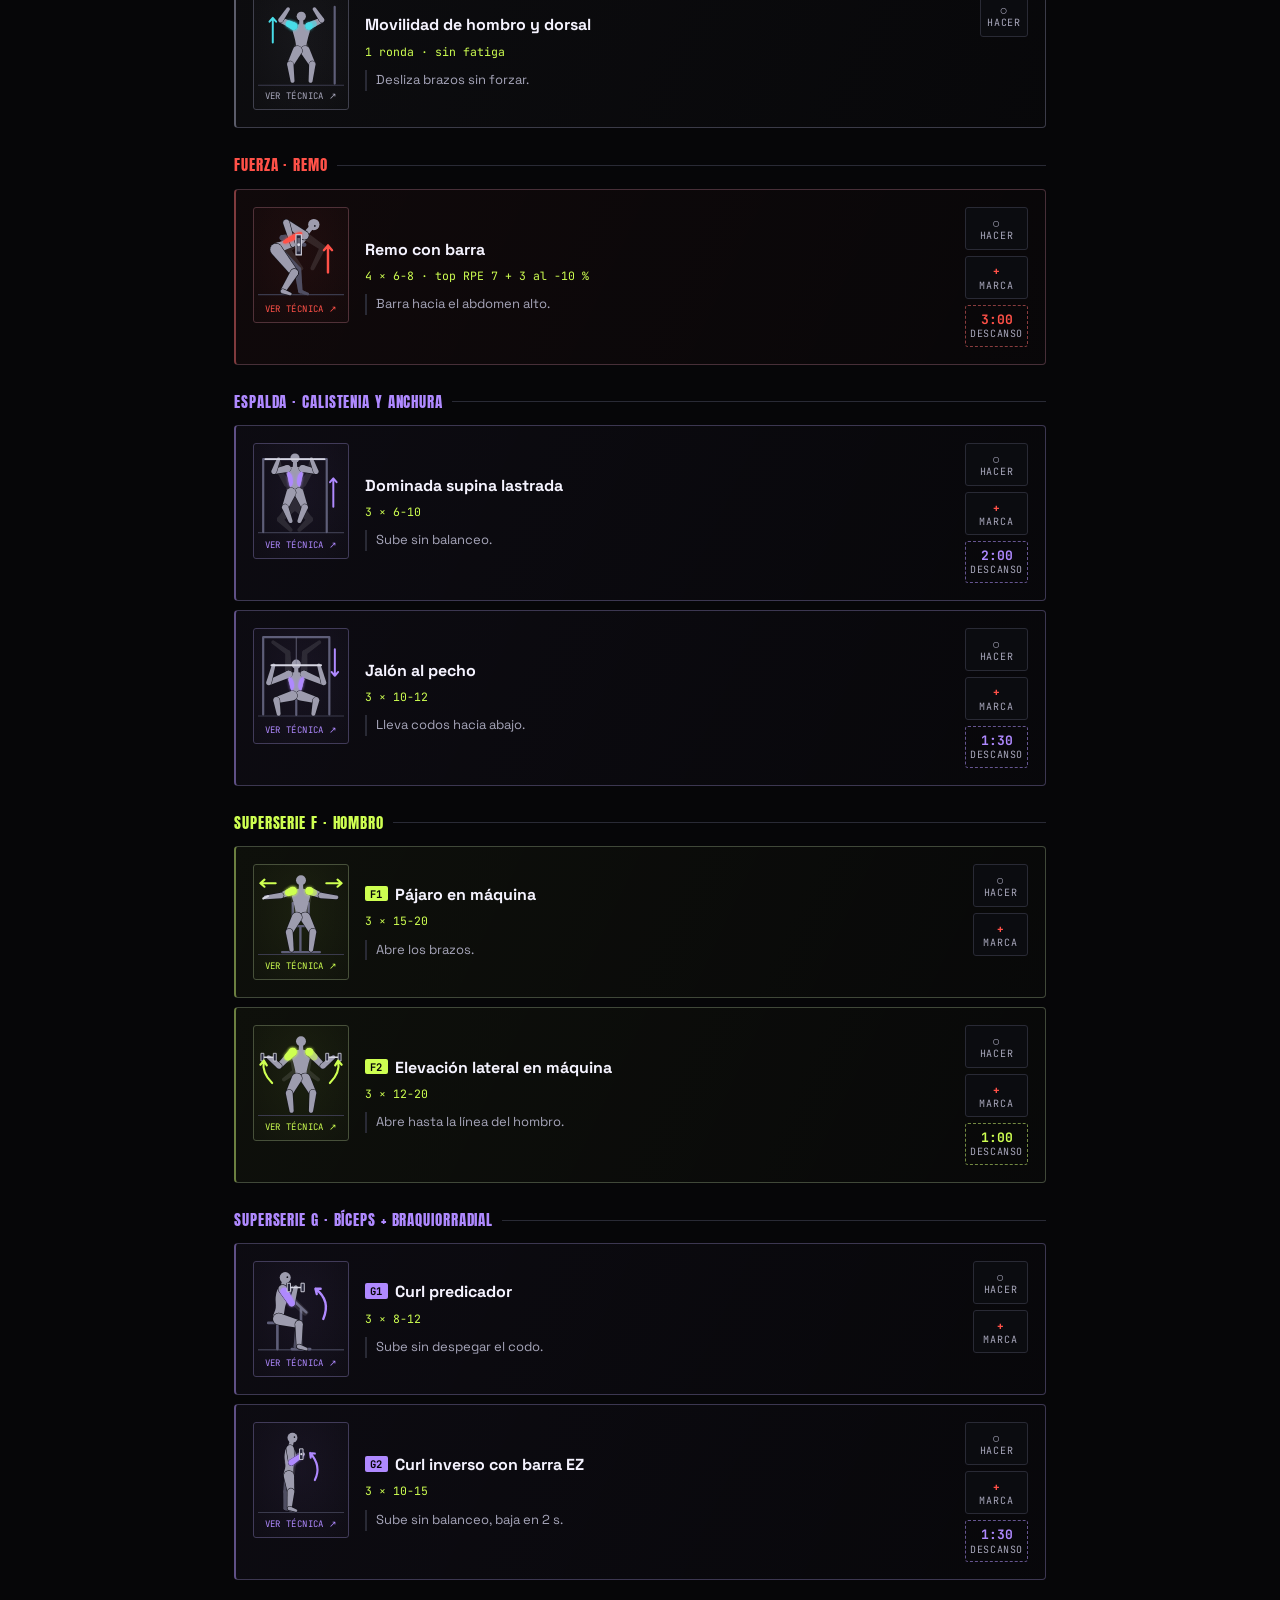
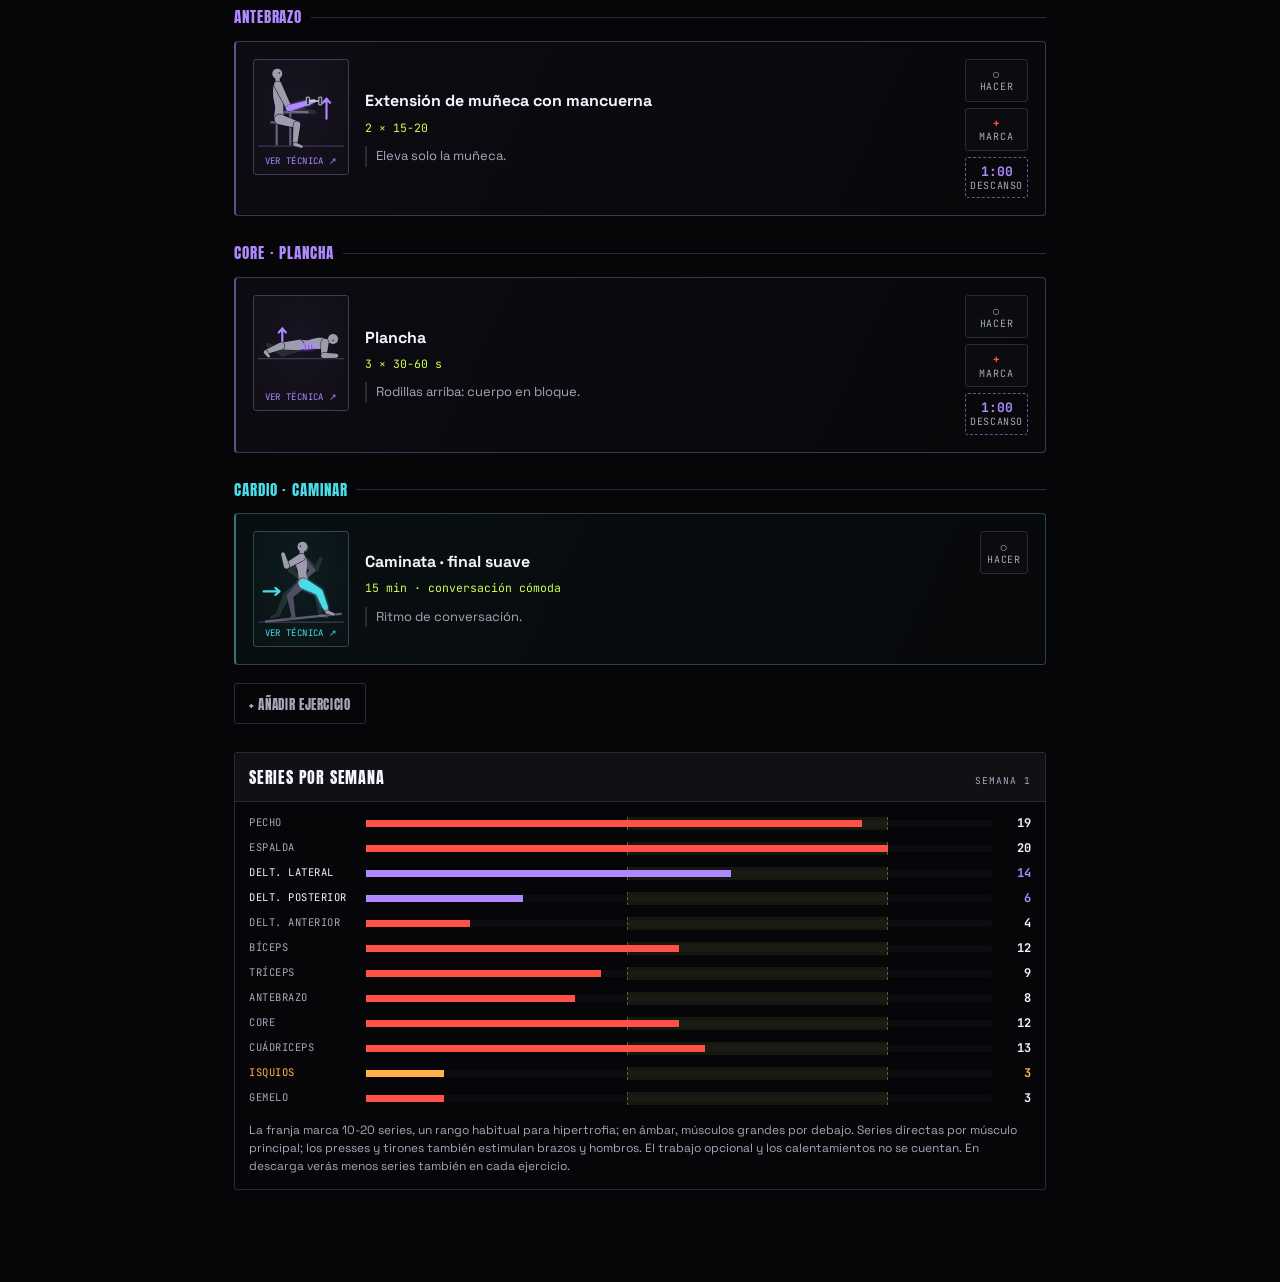
==== commit 0179200b: "feat: V8 routine, editable plan and exercise catalog - Legs mostly on machines (iso lunge, leg exten" ====
--- a/index.html
+++ b/index.html
@@ -17,7 +17,7 @@
 <!-- ============ RUTINA ============ -->
 <div class="pane on" id="p-rutina">
 <section class="v6-welcome" id="v6Welcome" hidden aria-labelledby="v6Title">
-  <h2 id="v6Title">Nueva rutina V7</h2>
+  <h2 id="v6Title">Nueva rutina V8</h2>
   <p>Calistenia lastrada dos veces por semana y serie top en banca, dominada, press militar, remo con barra y prensa. Pecho y espalda 2 veces por semana; hombro 4; brazo y core 3. ¿Empiezas de cero? Se borran marcas, casillas, medidas, fotos y el bloque de especialización de este dispositivo. No se puede deshacer.</p>
   <div class="v6-actions">
     <button class="btn ghost" id="v6Export">Exportar copia antes</button>
@@ -25,10 +25,10 @@
     <button class="textbtn" id="v6Keep">Conservar mis datos</button>
   </div>
 </section>
-<button class="intro-toggle" id="introToggle" aria-expanded="true" aria-controls="intro"><span class="live-dot"></span><b>V7</b><span id="introSummary"></span><em>OCULTAR −</em></button>
+<button class="intro-toggle" id="introToggle" aria-expanded="true" aria-controls="intro"><span class="live-dot"></span><b>V8</b><span id="introSummary"></span><em>OCULTAR −</em></button>
 <div id="intro">
 <header class="training-hero">
-  <p class="kicker"><span class="live-dot"></span> FUERZA / FUERZA + HIPERTROFIA <span class="edition">V7</span></p>
+  <p class="kicker"><span class="live-dot"></span> FUERZA / FUERZA + HIPERTROFIA <span class="edition">V8</span></p>
   <div class="hero-main"><div><h1>Ancho.<br>Denso.<br><em>Fuerte.</em></h1><p class="hero-sub">Más masa arriba y un core fuerte.<br>Cadera libre y piernas ágiles.</p></div>
    <svg class="hero-back" viewBox="0 0 180 250" aria-hidden="true" fill="none"><path d="M14 24H166M14 74H166M14 124H166M14 174H166M14 224H166M40 12V239M90 12V239M140 12V239" stroke="#24242d" stroke-width=".6"/><path d="M77 28 103 28 112 44 104 62H76L68 44Z" fill="#1a1b24" stroke="#545467"/><path d="M76 67 55 73 28 98 37 135 56 128 70 183H110L124 128 143 135 152 98 125 73 104 67 90 83Z" fill="#12121a" stroke="#656578"/><path d="M55 78 75 72 86 91 62 117 41 105Z M125 78 105 72 94 91 118 117 139 105Z" fill="#ff4b43"/><path d="M30 101 40 89 51 82 56 99 39 126Z M150 101 140 89 129 82 124 99 141 126Z" fill="#c9ff45"/><path d="M57 113 83 95 84 153 72 178Z M123 113 97 95 96 153 108 178Z" fill="#9464ff"/><path d="M89 90V180" stroke="#eeeeff" stroke-width="2"/><path d="M72 188H108L116 227H96L90 204 84 227H64Z" fill="#1e1e29" stroke="#454556"/><circle cx="58" cy="94" r="25" stroke="#ff4b43" stroke-dasharray="2 5" opacity=".55"/><path d="M6 98H28M152 98H174M67 244H112" stroke="#c9ff45" stroke-width="2"/></svg>
   </div>
@@ -44,8 +44,8 @@
  <div class="coach-grid">
   <section><h3>01 / Fuerza: serie top y semanas alternas</h3><p>Cada día de pesas empieza con un básico: banca (lunes), dominada lastrada (martes), prensa (miércoles), press militar con barra (viernes) y remo con barra (sábado). Primero una serie top, la más pesada del día; después 3 series con un 8-10 % menos.</p><p>Las semanas alternan: en las de <b>reps</b> mantienes el peso y sumas una repetición; en las de <b>kg</b> subes un salto (2,5 kg en barra y máquinas, 2 kg por mancuerna, 1,25 kg en poleas ligeras) y vuelves al mínimo del rango. Semana 4: descarga. Semana 8: una serie a RIR 1 para estimar tu 1RM. Cada tarjeta te dice el objetivo de hoy a partir de tu última marca.</p></section>
   <section><h3>02 / Calistenia lastrada</h3><p>Dominadas dos veces: prono con serie top el martes y supinas lastradas el sábado. Fondos lastrados dos veces: lunes más pesados y viernes de volumen. Jueves y domingo puedes sumar práctica de dominadas: 4 series de 3-5 sin lastre, lejos del fallo.</p><p>Registra 0 para peso corporal, positivo para lastre y negativo para asistencia. L-sit: rodillas recogidas → una pierna estirada → las dos; pasa de nivel al sostener 3 × 20 s limpios.</p></section>
-  <section><h3>03 / Reparto y brazo más grueso</h3><p>Lunes pecho + tríceps + Y-raise; martes espalda + bíceps + face pull; miércoles pierna + brazo + core; viernes press militar + pecho con aperturas + lateral + press francés; sábado espalda + bíceps + hombro. Series directas: pecho 18, espalda 20, hombro 20, bíceps 12, tríceps 9, antebrazo 8 y core 9.</p><p>Para un brazo más ancho: press francés y extensión sobre la cabeza para la cabeza larga del tríceps; curl martillo y curl inverso para el braquial y el braquiorradial. Come al menos en mantenimiento, idealmente con un ligero superávit, y 1,6-2,2 g de proteína por kg al día.</p></section>
-  <section><h3>04 / Cadera, core y piernas ágiles</h3><p>Jueves y domingo: transiciones 90/90, sentadilla cosaca, estiramiento de flexor de cadera, práctica de L-sit, dominadas opcionales y caminata. Nada es obligatorio ni cuenta como sesión. El miércoles empieza con saltos al cajón para piernas rápidas y potentes.</p><p>A1/A2 marcan superseries: haz A1, pasa a A2 sin descanso y descansa al terminar el par. Si las marcas de la serie top bajan dos semanas seguidas o duermes peor, quita primero una serie de cada superserie.</p></section>
+  <section><h3>03 / Reparto y brazo más grueso</h3><p>Lunes pecho + tríceps + lateral en máquina; martes espalda + bíceps + face pull; miércoles pierna + brazo + core; viernes hombro: press militar, press inclinado en máquina, lateral en máquina + Y-raise y press francés; sábado espalda + bíceps + hombro + plancha. Lateral en máquina tres días para un hombro ancho. Series directas: pecho 19, espalda 20, hombro 24, bíceps 12, tríceps 9, antebrazo 8 y core 12.</p><p>Para un brazo más ancho: press francés y extensión sobre la cabeza para la cabeza larga del tríceps; curl martillo y curl inverso para el braquial y el braquiorradial. Come al menos en mantenimiento, idealmente con un ligero superávit, y 1,6-2,2 g de proteína por kg al día.</p></section>
+  <section><h3>04 / Pierna, cadera y core</h3><p>Miércoles, sobre todo con máquinas: zancada isométrica para activar, prensa, cuádriceps sentado, búlgara, femoral y gemelo con mancuernas. Jueves y domingo: transiciones 90/90, sentadilla cosaca, flexor de cadera, L-sit, plancha lateral, dominadas opcionales y caminata. Nada de esos dos días es obligatorio ni cuenta como sesión.</p><p>Cada sesión empieza calentando codos, muñecas y antebrazos. En planchas e isométricos anota los segundos en reps.</p><p>Para cambiar un ejercicio, abre su ficha y toca <b>Cambiar ejercicio</b>: el catálogo muestra alternativas del mismo músculo, con ★ las recomendadas. Al final de cada día puedes añadir otro o restaurar el original. Las marcas de cada ejercicio se guardan aparte y no se pierden.</p><p>A1/A2 marcan superseries: haz A1, pasa a A2 sin descanso y descansa al terminar el par. Si las marcas de la serie top bajan dos semanas seguidas o duermes peor, quita primero una serie de cada superserie.</p></section>
  </div>
  <p class="coach-sources">Bases del plan: <a href="https://acsm.org/resistance-training-guidelines-update-2026/" target="_blank" rel="noreferrer">ACSM · fuerza</a> · <a href="https://www.cdc.gov/physical-activity-basics/guidelines/adults.html" target="_blank" rel="noreferrer">CDC · actividad aeróbica</a> · <a href="https://link.springer.com/article/10.1186/s12970-017-0177-8" target="_blank" rel="noreferrer">ISSN · proteína</a></p>
 </details>
@@ -201,8 +201,17 @@
  <div id="movementFrames" class="movement-frames"></div>
  <p id="movementSets" class="exmeta"></p><p id="movementStrength" class="strength-hint" hidden></p>
  <p id="movementCue"></p><p id="movementWhy" class="movement-why" hidden></p>
- <p class="movement-legend"><i></i>Color: músculo principal · Flecha: dirección · Discontinuo: posición inicial</p>
+ <div class="movement-edit"><button type="button" class="btn" id="swapBtn">Cambiar ejercicio</button><button type="button" class="btn ghost" id="origBtn" hidden></button><button type="button" class="btn ghost" id="dropBtn">Quitar del día</button></div>
+ <p class="movement-legend"><i></i>Color: músculo principal · Flecha: dirección · Sombra: posición inicial</p>
  <p class="movement-note">Esquema orientativo del patrón. Ajusta máquina, postura y recorrido a tu cuerpo; no fuerces una posición dolorosa.</p>
+</dialog>
+
+<dialog id="pickDialog" class="movement-dialog pick-dialog" aria-labelledby="pickTitle">
+ <form method="dialog"><button class="dialog-close" aria-label="Cerrar catálogo">×</button></form>
+ <p class="kicker">CATÁLOGO</p><h2 id="pickTitle"></h2>
+ <input id="pickSearch" class="pick-search" type="search" placeholder="Buscar ejercicio" aria-label="Buscar ejercicio" autocomplete="off">
+ <div id="pickChips" class="pick-chips" role="group" aria-label="Grupo muscular"></div>
+ <div id="pickList" class="pick-list"></div>
 </dialog>
 
 <nav>
@@ -214,6 +223,7 @@
 <script src="./js/data.js"></script>
 <script src="./js/program-history.js"></script>
 <script src="./js/program.js"></script>
+<script src="./js/catalog.js"></script>
 <script src="./js/exercise-art.js"></script>
 <script src="./js/app.js"></script>
 </body>
--- a/css/styles.css
+++ b/css/styles.css
@@ -538,3 +538,25 @@
 /* Suelo de legibilidad: etiquetas funcionales a 11 px como mínimo. */
 .kicker,.training-hero .kicker,.edition,.plan-number p,.raillabel span,.lbl,.chip,.stat span,.sectionhead>span,.callegend span,.textbtn,.chartmodes .lbl{font-size:11px}
 @media(max-width:560px){.training-hero .kicker,.plan-number p{font-size:11px}}
+/* V8 · editar rutina y catálogo */
+.swapmark{display:inline-block;margin-left:7px;font:700 10px/1 'JetBrains Mono',monospace;font-style:normal;letter-spacing:.06em;text-transform:uppercase;color:var(--wide);border:1px solid #4A3D6E;padding:3px 5px 2px;border-radius:2px;vertical-align:2px}
+.plan-tools{display:flex;flex-wrap:wrap;gap:8px;margin:18px 0 6px}
+.plan-tools .btn{font-size:13px;padding:11px 14px 9px}
+.plan-tools .btn.armed,.movement-edit .btn.armed{background:#B82A30;border-color:#B82A30;color:#fff}
+.movement-edit{display:flex;flex-wrap:wrap;gap:8px;margin:18px 0 6px}
+.movement-edit .btn{font-size:13px;padding:11px 14px 9px}
+.pick-dialog{--art-hot:var(--wide)}
+.pick-search{width:100%;background:#14141E;border:1px solid #32303F;color:var(--chalk);font:15px 'Space Grotesk',sans-serif;padding:11px 12px;border-radius:3px;margin-bottom:10px}
+.pick-search:focus-visible{outline:2px solid var(--wide);outline-offset:1px}
+.pick-chips{display:flex;gap:6px;overflow-x:auto;padding-bottom:8px;margin-bottom:6px;scrollbar-width:none}
+.pick-chips button{flex:0 0 auto;font:700 11px/1 'JetBrains Mono',monospace;letter-spacing:.05em;text-transform:uppercase;background:#14141E;color:var(--dim);border:1px solid #32303F;padding:9px 10px;border-radius:2px;cursor:pointer}
+.pick-chips button[aria-pressed="true"]{color:#060608;background:var(--wide);border-color:var(--wide)}
+.pick-list{display:grid;gap:6px}
+.pick-row{display:grid;grid-template-columns:64px 1fr;gap:12px;align-items:center;text-align:left;background:#101017;border:1px solid #26252F;border-radius:3px;padding:8px;color:var(--chalk);cursor:pointer;font:inherit}
+.pick-row:hover,.pick-row:focus-visible{border-color:var(--wide);outline:none}
+.pick-art{width:64px;height:64px;background:#0B0B10;border-radius:2px;display:block}.pick-art svg{width:100%;height:100%;display:block}
+.pick-text{display:grid;gap:2px;min-width:0}
+.pick-text b{font-size:14px;font-weight:700}.pick-text b i{font-style:normal;color:var(--pump);margin-left:6px}
+.pick-text small{font:11px/1.4 'JetBrains Mono',monospace;color:var(--wide)}
+.pick-text em{font-style:normal;font-size:12px;line-height:1.45;color:var(--dim)}
+.pick-empty{color:var(--dim);font-size:13px}
